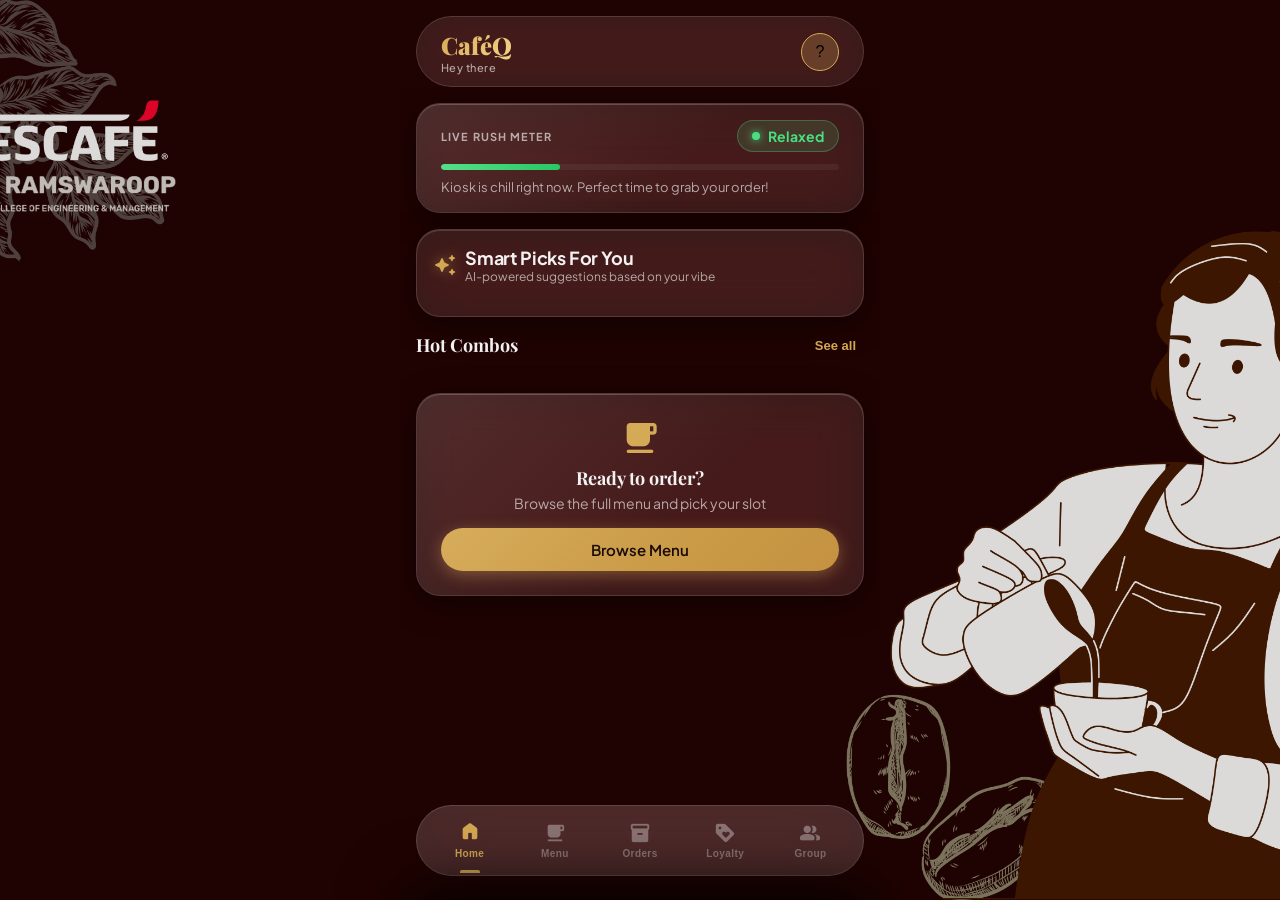
==== home.html @ 5b002200 "Initial commit of CafeQ" ====
<!DOCTYPE html>
<html lang="en">
<head>
  <meta charset="UTF-8" />
  <meta name="viewport" content="width=device-width, initial-scale=1.0, viewport-fit=cover" />
  <title>CaféQ — Order Coffee · SRM</title>
  <meta name="description" content="Order your coffee from SRM Nescafé kiosk, track in real-time, and pick up on your schedule." />
  <meta name="theme-color" content="#1A0A06" />
  <link rel="preconnect" href="https://fonts.googleapis.com" />
  <link rel="preconnect" href="https://fonts.gstatic.com" crossorigin />
  <link href="https://fonts.googleapis.com/css2?family=Material+Symbols+Rounded:opsz,wght,FILL,GRAD@20..48,100..700,0..1,-50..200&display=block" rel="stylesheet" />
  <link rel="stylesheet" href="css/base.css" />
  <link rel="stylesheet" href="css/home.css?v=2" />
</head>
<body>
  <div class="bg-layer" aria-hidden="true"></div>
  <div id="toast-container"></div>

  <!-- App Shell -->
  <div class="app-shell">

    <!-- Top Bar -->
    <header class="top-bar">
      <div>
        <div class="top-bar-brand">CaféQ</div>
        <div id="user-greeting" class="top-bar-greeting">Hey there</div>
      </div>
      <div class="top-bar-right">
        <button class="avatar-btn" id="avatar-btn" aria-label="Profile">
          <img id="avatar-img" src="" alt="Profile" style="display:none; width:100%; height:100%; object-fit:cover; border-radius:50%;">
          <span id="avatar-initials">?</span>
          <input type="file" id="profile-photo-input" accept="image/*" style="display:none;">
        </button>
      </div>
    </header>

    <!-- Main Scrollable Content -->
    <main class="main-content">

      <!-- ═══ HOME TAB ═══ -->
      <section id="tab-home" class="tab-panel active">

        <!-- Rush Meter -->
        <div class="glass rush-card animate-fade-up">
          <div class="rush-header">
            <span class="rush-label">Live Rush Meter</span>
            <div id="rush-level-badge" class="rush-level-badge relaxed">
              <span class="rush-dot"></span>Relaxed
            </div>
          </div>
          <div class="rush-bar">
            <div id="rush-fill" class="rush-fill relaxed" style="width:30%"></div>
          </div>
          <p id="rush-tip" class="rush-tip">Kiosk is chill right now. Perfect time to grab your order!</p>
        </div>

        <!-- AI Suggestions -->
        <div class="glass-card ai-card animate-fade-up stagger-1">
          <div class="ai-header">
            <span class="material-symbols-rounded ai-gem-icon" style="font-size:1.5rem;color:var(--gold)">auto_awesome</span>
            <div>
              <div class="heading-md">Smart Picks For You</div>
              <div style="font-size:0.75rem;color:var(--text-secondary)">AI-powered suggestions based on your vibe</div>
            </div>
          </div>
          <div id="ai-suggestions" class="ai-suggestion-list">
            <!-- Loaded by JS -->
          </div>
        </div>

        <!-- Featured Combos -->
        <div class="animate-fade-up stagger-2">
          <div class="section-header">
            <span class="section-title">Hot Combos</span>
            <button class="section-see-all" onclick="document.querySelector('[data-tab=menu]').click()">See all</button>
          </div>
          <div id="featured-combos" style="display:flex;gap:var(--space-md);overflow-x:auto;scrollbar-width:none;padding-bottom:4px;-webkit-overflow-scrolling:touch">
            <!-- Loaded by JS -->
          </div>
        </div>

        <!-- Quick CTA -->
        <div class="glass animate-fade-up stagger-3" style="padding:var(--space-lg);text-align:center">
          <span class="material-symbols-rounded" style="font-size:2.5rem;color:var(--gold);display:block;margin-bottom:8px">local_cafe</span>
          <div style="font-family:'Playfair Display',serif;font-size:1.125rem;font-weight:700;margin-bottom:4px">Ready to order?</div>
          <div style="font-size:0.875rem;color:var(--text-secondary);margin-bottom:var(--space-md)">Browse the full menu and pick your slot</div>
          <button class="btn btn-primary w-full" onclick="document.querySelector('[data-tab=menu]').click()">
            Browse Menu
          </button>
        </div>

      </section>

      <!-- ═══ MENU TAB ═══ -->
      <section id="tab-menu" class="tab-panel">
        <!-- Category Pills -->
        <div id="cat-pills" class="category-scroll"></div>

        <!-- Menu Grid -->
        <div id="menu-grid" class="menu-grid"></div>
      </section>

      <!-- ═══ ORDERS TAB ═══ -->
      <section id="tab-orders" class="tab-panel">
        <div class="section-header">
          <span class="section-title">My Orders</span>
        </div>
        <div id="orders-list">
          <div class="empty-state">
            <span class="material-symbols-rounded empty-state-emoji" style="font-size:3.5rem;color:var(--text-muted)">inventory_2</span>
            <div class="empty-state-title">No orders yet</div>
            <div class="empty-state-sub">Head to the menu and place your first order!</div>
          </div>
        </div>
      </section>

      <!-- ═══ LOYALTY TAB ═══ -->
      <section id="tab-loyalty" class="tab-panel">

        <!-- Punch Card -->
        <div class="glass-card punch-card animate-fade-up">
          <div style="font-size:0.6875rem;font-weight:700;letter-spacing:0.1em;text-transform:uppercase;color:var(--text-muted);margin-bottom:4px">Loyalty Rewards</div>
          <div style="font-family:'Playfair Display',serif;font-size:1.25rem;font-weight:700;margin-bottom:4px">Buy 5 Coffees</div>
          <div style="font-size:0.875rem;color:var(--text-secondary)">Get 1 Maggi absolutely free</div>

          <div id="punch-grid" class="punch-grid">
            <!-- Loaded by JS -->
          </div>

          <p id="punch-progress-text" class="punch-progress-text">
            <span class="punch-progress-highlight">0/5 coffees</span> — 5 more for a free Maggi!
          </p>
        </div>

        <!-- Coffee Pass -->
        <div class="glass-card coffee-pass-card animate-fade-up stagger-1">
          <div class="pass-header">
            <span class="material-symbols-rounded pass-emoji" style="font-size:2rem;color:var(--gold)">confirmation_number</span>
            <div>
              <div class="pass-title">Monthly Coffee Pass</div>
              <div class="pass-sub">30 coffees · Valid for 30 days</div>
            </div>
          </div>
          <div class="divider"></div>
          <div style="display:flex;justify-content:space-between;align-items:center;margin-bottom:var(--space-sm)">
            <span style="font-size:0.875rem;color:var(--text-secondary)">Coffees used this month</span>
            <span style="font-family:'Playfair Display',serif;font-weight:700;color:var(--gold)">0 / 30</span>
          </div>
          <div class="pass-progress">
            <div id="pass-fill" class="pass-fill" style="width:0%"></div>
          </div>
          <div style="margin-top:var(--space-md)">
            <button class="btn btn-glass w-full" style="font-size:0.875rem">
              Contact Owner to Subscribe
            </button>
          </div>
        </div>

        <!-- Digital Khata -->
        <div class="glass-card animate-fade-up stagger-2" style="padding:var(--space-lg)">
          <div class="pass-header" style="margin-bottom:0">
            <span class="material-symbols-rounded pass-emoji" style="font-size:2rem;color:var(--gold)">menu_book</span>
            <div>
              <div class="pass-title">Digital Khata</div>
              <div class="pass-sub">Your credit balance with the kiosk</div>
            </div>
            <div style="margin-left:auto;text-align:right">
              <div style="font-family:'Playfair Display',serif;font-size:1.5rem;font-weight:700;color:var(--gold)" id="khata-balance">₹0</div>
              <div style="font-size:0.6875rem;color:var(--text-muted)">Available</div>
            </div>
          </div>
        </div>

      </section>

      <!-- ═══ GROUP TAB ═══ -->
      <section id="tab-group" class="tab-panel">

        <div class="glass-card group-order-card animate-fade-up">
          <div style="text-align:center;margin-bottom:var(--space-lg)">
            <span class="material-symbols-rounded" style="font-size:3rem;color:var(--gold);display:block;margin-bottom:8px">group</span>
            <div class="heading-md" style="margin-bottom:4px">Group Order</div>
            <div style="font-size:0.875rem;color:var(--text-secondary)">Create a shared cart with your squad & pay individually</div>
          </div>

          <div class="group-invite-area">
            <span class="material-symbols-rounded" style="font-size:1.75rem;display:block;text-align:center;margin-bottom:8px;color:var(--gold)">link</span>
            <div style="font-weight:700;margin-bottom:4px;text-align:center">Share the link with friends</div>
            <div style="font-size:0.8125rem;color:var(--text-muted);margin-bottom:var(--space-md);text-align:center">Each friend adds their own items. Order confirms once everyone's added their items.</div>
            <button class="btn btn-primary w-full" id="create-group-btn">
              <span class="material-symbols-rounded" style="font-size:1.125rem">add_circle</span>
              Create Group Cart
            </button>
          </div>

          <div id="group-share-section" class="hidden">
            <div style="margin-bottom:var(--space-md)">
              <div style="font-size:0.75rem;font-weight:700;letter-spacing:0.05em;color:var(--text-muted);margin-bottom:8px">SHARE LINK</div>
              <div style="display:flex;gap:8px">
                <div class="input-field" id="group-link-display" style="font-size:0.8125rem;color:var(--text-secondary);cursor:text"></div>
                <button class="btn btn-glass btn-icon" id="share-wa-btn" aria-label="Share on WhatsApp" style="flex-shrink:0;padding:10px 14px;border-radius:12px">
                  <span class="material-symbols-rounded">share</span>
                </button>
              </div>
            </div>

            <div id="group-participants" class="participant-list"></div>

            <div class="divider"></div>

            <div style="display:flex;justify-content:space-between;font-size:0.875rem;margin-bottom:var(--space-md)">
              <span style="color:var(--text-secondary)">Group Total</span>
              <span id="group-total" style="font-family:'Playfair Display',serif;font-weight:700;color:var(--gold)">₹0</span>
            </div>

            <button class="btn btn-primary w-full" id="confirm-group-btn" disabled>
              <span class="material-symbols-rounded" style="font-size:1.125rem">check_circle</span>
              Confirm Group Order
            </button>
          </div>
        </div>

        <!-- How it works -->
        <div class="glass animate-fade-up stagger-1" style="padding:var(--space-lg)">
          <div style="font-weight:700;margin-bottom:var(--space-md)">How Group Orders Work</div>
          <div style="display:flex;flex-direction:column;gap:12px">
            <div style="display:flex;gap:12px;align-items:flex-start">
              <span class="material-symbols-rounded" style="font-size:1.25rem;color:var(--gold);flex-shrink:0">add_link</span>
              <div style="font-size:0.875rem;color:var(--text-secondary)">You create a group cart and share the link via WhatsApp</div>
            </div>
            <div style="display:flex;gap:12px;align-items:flex-start">
              <span class="material-symbols-rounded" style="font-size:1.25rem;color:var(--gold);flex-shrink:0">shopping_cart_checkout</span>
              <div style="font-size:0.875rem;color:var(--text-secondary)">Friends join the link and add their items</div>
            </div>
            <div style="display:flex;gap:12px;align-items:flex-start">
              <span class="material-symbols-rounded" style="font-size:1.25rem;color:var(--gold);flex-shrink:0">done_all</span>
              <div style="font-size:0.875rem;color:var(--text-secondary)">Everyone marks themselves "Ready" and the group order is confirmed</div>
            </div>
            <div style="display:flex;gap:12px;align-items:flex-start">
              <span class="material-symbols-rounded" style="font-size:1.25rem;color:var(--gold);flex-shrink:0">store</span>
              <div style="font-size:0.875rem;color:var(--text-secondary)">Pick up together at the kiosk & pay individually at counter</div>
            </div>
          </div>
        </div>

      </section>

    </main>

    <!-- ── Cart FAB ── -->
    <button id="cart-fab" class="cart-fab hidden" aria-label="Open cart">
      <span class="material-symbols-rounded" style="font-size:1.25rem">shopping_cart</span>
      <span id="cart-fab-count">0 items</span>
      <span style="opacity:0.5">·</span>
      <span id="cart-fab-total">₹0</span>
    </button>

    <!-- ── Bottom Nav ── -->
    <nav class="bottom-nav" aria-label="Main navigation">
      <div class="bottom-nav-inner">
        <button class="nav-tab active" data-tab="home" aria-label="Home">
          <span class="material-symbols-rounded nav-tab-icon">home</span>
          <span class="nav-tab-label">Home</span>
        </button>
        <button class="nav-tab" data-tab="menu" aria-label="Menu">
          <span class="material-symbols-rounded nav-tab-icon">local_cafe</span>
          <span class="nav-tab-label">Menu</span>
          <span id="cart-nav-badge" class="nav-badge hidden">0</span>
        </button>
        <button class="nav-tab" data-tab="orders" aria-label="My Orders">
          <span class="material-symbols-rounded nav-tab-icon">inventory_2</span>
          <span class="nav-tab-label">Orders</span>
          <span id="orders-nav-badge" class="nav-badge hidden">0</span>
        </button>
        <button class="nav-tab" data-tab="loyalty" aria-label="Loyalty">
          <span class="material-symbols-rounded nav-tab-icon">loyalty</span>
          <span class="nav-tab-label">Loyalty</span>
        </button>
        <button class="nav-tab" data-tab="group" aria-label="Group Order">
          <span class="material-symbols-rounded nav-tab-icon">group</span>
          <span class="nav-tab-label">Group</span>
        </button>
      </div>
    </nav>

  </div><!-- /app-shell -->

  <!-- ── Cart Overlay ── -->
  <div id="cart-overlay" class="cart-overlay" role="dialog" aria-modal="true" aria-label="Your cart"></div>

  <!-- ── Cart Drawer ── -->
  <div id="cart-drawer" class="cart-drawer">
    <div class="cart-handle"></div>

    <div class="cart-header">
      <div class="cart-title">Your Order</div>
      <button id="cart-close" class="cart-close" aria-label="Close cart">
        <span class="material-symbols-rounded">close</span>
      </button>
    </div>

    <div id="cart-body" class="cart-body">
      <!-- Populated by JS -->
    </div>

    <div class="cart-footer">
      <!-- Slot Picker -->
      <div class="slot-picker-section">
        <div style="font-size:0.75rem;font-weight:700;letter-spacing:0.06em;text-transform:uppercase;color:var(--text-muted);margin-bottom:10px;display:flex;align-items:center;gap:6px">
          <span class="material-symbols-rounded" style="font-size:1rem">schedule</span>
          Pick your Slot
        </div>
        <div id="slot-grid" class="slot-grid"></div>
      </div>

      <div class="divider"></div>

      <!-- Total -->
      <div class="cart-total-row">
        <span class="cart-total-label">Total Amount</span>
        <span id="cart-total-amount" class="cart-total-amount">₹0</span>
      </div>

      <div style="font-size:0.75rem;color:var(--text-muted);margin-bottom:12px;text-align:center;display:flex;align-items:center;justify-content:center;gap:6px">
        <span class="material-symbols-rounded" style="font-size:1rem">store</span>
        Pay at kiosk when you collect your order
      </div>

      <button id="place-order-btn" class="btn btn-primary w-full" style="font-size:1rem;padding:16px">
        Place Order · Pay at Kiosk
      </button>
    </div>
  </div>

  <!-- ── Profile Sheet ── -->
  <div id="profile-sheet" class="profile-sheet" role="dialog" aria-modal="true" aria-label="Profile">
    <div id="profile-overlay" class="profile-overlay"></div>
    <div class="profile-content">
      <div class="profile-handle"></div>

      <span class="material-symbols-rounded" style="font-size:4rem;color:var(--gold);display:block;text-align:center;margin-bottom:8px">account_circle</span>
      <div class="profile-name" id="profile-name-text">Loading...</div>
      <div class="profile-email" id="profile-email-text"></div>

      <div class="profile-stats">
        <div class="profile-stat">
          <span id="profile-orders-count" class="profile-stat-value">0</span>
          <span class="profile-stat-label">Orders</span>
        </div>
        <div class="profile-stat">
          <span id="profile-punches" class="profile-stat-value">0</span>
          <span class="profile-stat-label">Punches</span>
          <div style="font-size:0.65rem; color:var(--text-muted); margin-top:4px; text-transform:none;">(Buy 5, get 1 free Maggi)</div>
        </div>
        <div class="profile-stat">
          <span class="profile-stat-value">SRM</span>
          <span class="profile-stat-label">Campus</span>
        </div>
      </div>

      <button id="logout-btn" class="btn btn-danger w-full">
        <span class="material-symbols-rounded" style="font-size:1.125rem">logout</span>
        Sign Out
      </button>
      <button id="close-profile" class="btn btn-glass w-full mt-sm">
        Close
      </button>
    </div>
  </div>

  <script type="module" src="js/home.js"></script>
</body>
</html>
---- css/base.css ----
/* ============================================================
   CaféQ — Base Design System
   Liquid Glass · iOS 26-style · Premium Coffee Aesthetic
   ============================================================ */

@import url('https://fonts.googleapis.com/css2?family=Playfair+Display:ital,wght@0,400;0,600;0,700;0,900;1,400;1,600&family=Plus+Jakarta+Sans:wght@300;400;500;600;700;800&display=swap');

/* ── Material Symbols Rounded base ── */
.material-symbols-rounded {
  font-family: 'Material Symbols Rounded', sans-serif;
  font-weight: normal;
  font-style: normal;
  line-height: 1;
  display: inline-flex;
  align-items: center;
  justify-content: center;
  letter-spacing: normal;
  text-transform: none;
  vertical-align: middle;
  white-space: nowrap;
  word-wrap: normal;
  direction: ltr;
  font-feature-settings: 'liga';
  -webkit-font-smoothing: antialiased;
  font-variation-settings: 'FILL' 1, 'wght' 400, 'GRAD' 0, 'opsz' 24;
  user-select: none;
  pointer-events: none;
}


/* ── CSS Custom Properties ── */
:root {
  /* Colors */
  --gold:          #D4A853;
  --gold-light:    #E8C070;
  --gold-dim:      rgba(212, 168, 83, 0.25);
  --brown:         #5C2E0A;
  --brown-rich:    #3D1A06;

  /* Glass layers */
  --glass-1:       rgba(255, 255, 255, 0.06);
  --glass-2:       rgba(255, 255, 255, 0.10);
  --glass-3:       rgba(255, 255, 255, 0.16);
  --glass-border:  rgba(255, 255, 255, 0.13);
  --glass-border-strong: rgba(255, 255, 255, 0.22);
  --glass-shine:   rgba(255, 255, 255, 0.20);

  /* Text */
  --text-primary:  rgba(255, 255, 255, 0.94);
  --text-secondary:rgba(255, 255, 255, 0.62);
  --text-muted:    rgba(255, 255, 255, 0.35);
  --text-gold:     #D4A853;

  /* Status */
  --status-green:  #4ADE80;
  --status-yellow: #FACC15;
  --status-red:    #F87171;
  --status-blue:   #60A5FA;

  /* Spacing */
  --space-xs:  4px;
  --space-sm:  8px;
  --space-md:  16px;
  --space-lg:  24px;
  --space-xl:  32px;
  --space-2xl: 48px;

  /* Radius */
  --radius-sm:  10px;
  --radius-md:  16px;
  --radius-lg:  24px;
  --radius-xl:  32px;
  --radius-full: 9999px;

  /* Blur levels */
  --blur-sm:  blur(12px) saturate(160%);
  --blur-md:  blur(24px) saturate(180%);
  --blur-lg:  blur(40px) saturate(200%);

  /* Shadows */
  --shadow-sm: 0 4px 16px rgba(0, 0, 0, 0.35);
  --shadow-md: 0 8px 32px rgba(0, 0, 0, 0.45);
  --shadow-lg: 0 16px 48px rgba(0, 0, 0, 0.55);
  --shadow-gold: 0 0 24px rgba(212, 168, 83, 0.30);

  /* Transitions */
  --ease-spring: cubic-bezier(0.34, 1.56, 0.64, 1);
  --ease-smooth: cubic-bezier(0.25, 0.1, 0.25, 1);
  --ease-out:    cubic-bezier(0.0, 0.0, 0.2, 1);
  --duration-fast: 180ms;
  --duration-mid:  320ms;
  --duration-slow: 480ms;

  /* Z-index stack */
  --z-base:    1;
  --z-card:    10;
  --z-nav:     100;
  --z-modal:   200;
  --z-toast:   300;
}

/* ── Reset & Base ── */
*, *::before, *::after {
  box-sizing: border-box;
  margin: 0;
  padding: 0;
}

html {
  font-size: 16px;
  -webkit-text-size-adjust: 100%;
  scroll-behavior: smooth;
}

body {
  font-family: 'Plus Jakarta Sans', system-ui, sans-serif;
  font-weight: 400;
  color: var(--text-primary);
  min-height: 100dvh;
  overflow-x: hidden;
  -webkit-font-smoothing: antialiased;
  -moz-osx-font-smoothing: grayscale;
}

/* ── Background System ── */
.bg-layer {
  position: fixed;
  inset: 0;
  z-index: -1;
  background-color: #1A0A06;
}

.bg-layer::before {
  content: '';
  position: absolute;
  inset: 0;
  background-image: url('../bgm.png');
  background-size: cover;
  background-position: center top;
  background-repeat: no-repeat;
  opacity: 0.85;
}

@media (min-width: 768px) {
  .bg-layer::before {
    background-image: url('../bgl.png');
    background-position: center center;
  }
}

/* ── Liquid Glass Components ── */
.glass {
  background: var(--glass-2);
  backdrop-filter: var(--blur-md);
  -webkit-backdrop-filter: var(--blur-md);
  border: 1px solid var(--glass-border);
  border-radius: var(--radius-lg);
  box-shadow: var(--shadow-md), inset 0 1px 0 var(--glass-shine);
  position: relative;
  overflow: hidden;
}

.glass::before {
  content: '';
  position: absolute;
  inset: 0;
  background: linear-gradient(135deg, rgba(255,255,255,0.08) 0%, transparent 60%);
  border-radius: inherit;
  pointer-events: none;
}

.glass-sm {
  background: var(--glass-1);
  backdrop-filter: var(--blur-sm);
  -webkit-backdrop-filter: var(--blur-sm);
  border: 1px solid var(--glass-border);
  border-radius: var(--radius-md);
  box-shadow: var(--shadow-sm);
}

.glass-heavy {
  background: var(--glass-3);
  backdrop-filter: var(--blur-lg);
  -webkit-backdrop-filter: var(--blur-lg);
  border: 1px solid var(--glass-border-strong);
  border-radius: var(--radius-xl);
  box-shadow: var(--shadow-lg), inset 0 1px 0 var(--glass-shine);
}

.glass-card {
  background: var(--glass-2);
  backdrop-filter: var(--blur-md);
  -webkit-backdrop-filter: var(--blur-md);
  border: 1px solid var(--glass-border);
  border-radius: var(--radius-lg);
  box-shadow: var(--shadow-md), inset 0 1px 0 rgba(255,255,255,0.15);
  transition: transform var(--duration-mid) var(--ease-spring),
              box-shadow var(--duration-mid) var(--ease-smooth),
              border-color var(--duration-fast) var(--ease-smooth);
}

.glass-card:hover {
  transform: translateY(-2px);
  box-shadow: var(--shadow-lg), inset 0 1px 0 rgba(255,255,255,0.2), var(--shadow-gold);
  border-color: rgba(212, 168, 83, 0.25);
}

/* ── Typography ── */
.heading-display {
  font-family: 'Playfair Display', Georgia, serif;
  font-weight: 700;
  line-height: 1.15;
  letter-spacing: -0.02em;
}

.heading-lg {
  font-family: 'Playfair Display', Georgia, serif;
  font-size: clamp(1.5rem, 4vw, 2.25rem);
  font-weight: 700;
  line-height: 1.2;
}

.heading-md {
  font-family: 'Plus Jakarta Sans', sans-serif;
  font-size: 1.125rem;
  font-weight: 700;
  letter-spacing: -0.01em;
}

.label-sm {
  font-size: 0.6875rem;
  font-weight: 600;
  letter-spacing: 0.08em;
  text-transform: uppercase;
  color: var(--text-secondary);
}

/* ── Buttons ── */
.btn {
  display: inline-flex;
  align-items: center;
  justify-content: center;
  gap: var(--space-sm);
  padding: 12px 24px;
  border-radius: var(--radius-full);
  border: none;
  font-family: 'Plus Jakarta Sans', sans-serif;
  font-size: 0.9375rem;
  font-weight: 600;
  cursor: pointer;
  transition: transform var(--duration-fast) var(--ease-spring),
              box-shadow var(--duration-fast) var(--ease-smooth),
              opacity var(--duration-fast);
  -webkit-tap-highlight-color: transparent;
  user-select: none;
}

.btn:active { transform: scale(0.96); }
.btn:disabled { opacity: 0.45; cursor: not-allowed; transform: none; }

.btn-primary {
  background: linear-gradient(135deg, var(--gold) 0%, #C49240 100%);
  color: #1A0A06;
  box-shadow: 0 4px 16px rgba(212, 168, 83, 0.40);
}
.btn-primary:hover:not(:disabled) {
  box-shadow: 0 6px 24px rgba(212, 168, 83, 0.55);
  transform: translateY(-1px);
}

.btn-glass {
  background: var(--glass-2);
  backdrop-filter: var(--blur-sm);
  -webkit-backdrop-filter: var(--blur-sm);
  border: 1px solid var(--glass-border);
  color: var(--text-primary);
  box-shadow: var(--shadow-sm);
}
.btn-glass:hover:not(:disabled) {
  background: var(--glass-3);
  border-color: var(--glass-border-strong);
}

.btn-danger {
  background: rgba(248, 113, 113, 0.18);
  border: 1px solid rgba(248, 113, 113, 0.35);
  color: var(--status-red);
}

.btn-success {
  background: rgba(74, 222, 128, 0.18);
  border: 1px solid rgba(74, 222, 128, 0.35);
  color: var(--status-green);
}

.btn-icon {
  width: 40px;
  height: 40px;
  padding: 0;
  border-radius: var(--radius-md);
}

/* ── Inputs ── */
.input-field {
  width: 100%;
  background: rgba(255,255,255,0.06);
  border: 1px solid var(--glass-border);
  border-radius: var(--radius-md);
  padding: 14px 16px;
  font-family: 'Plus Jakarta Sans', sans-serif;
  font-size: 0.9375rem;
  color: var(--text-primary);
  outline: none;
  transition: border-color var(--duration-fast), box-shadow var(--duration-fast), background var(--duration-fast);
}

.input-field::placeholder { color: var(--text-muted); }

.input-field:focus {
  border-color: var(--gold);
  background: rgba(255,255,255,0.09);
  box-shadow: 0 0 0 3px rgba(212, 168, 83, 0.18);
}

/* ── Badge ── */
.badge {
  display: inline-flex;
  align-items: center;
  padding: 3px 10px;
  border-radius: var(--radius-full);
  font-size: 0.6875rem;
  font-weight: 700;
  letter-spacing: 0.04em;
  text-transform: uppercase;
}
.badge-gold    { background: var(--gold-dim); color: var(--gold-light); border: 1px solid rgba(212,168,83,0.3); }
.badge-green   { background: rgba(74,222,128,0.12); color: var(--status-green); border: 1px solid rgba(74,222,128,0.25); }
.badge-yellow  { background: rgba(250,204,21,0.12); color: var(--status-yellow); border: 1px solid rgba(250,204,21,0.25); }
.badge-red     { background: rgba(248,113,113,0.12); color: var(--status-red); border: 1px solid rgba(248,113,113,0.25); }
.badge-blue    { background: rgba(96,165,250,0.12); color: var(--status-blue); border: 1px solid rgba(96,165,250,0.25); }

/* ── Divider ── */
.divider {
  height: 1px;
  background: var(--glass-border);
  margin: var(--space-md) 0;
}

/* ── Scrollbar ── */
::-webkit-scrollbar { width: 4px; height: 4px; }
::-webkit-scrollbar-track { background: transparent; }
::-webkit-scrollbar-thumb { background: var(--glass-border-strong); border-radius: 2px; }
::-webkit-scrollbar-thumb:hover { background: rgba(212,168,83,0.4); }

/* ── Animations ── */
@keyframes fadeSlideUp {
  from { opacity: 0; transform: translateY(20px) scale(0.98); }
  to   { opacity: 1; transform: translateY(0)   scale(1); }
}
@keyframes fadeIn {
  from { opacity: 0; }
  to   { opacity: 1; }
}
@keyframes pulse-glow {
  0%, 100% { box-shadow: 0 0 8px rgba(212,168,83,0.3); }
  50%       { box-shadow: 0 0 20px rgba(212,168,83,0.6); }
}
@keyframes shimmer {
  0%   { background-position: -200% center; }
  100% { background-position:  200% center; }
}
@keyframes spin {
  to { transform: rotate(360deg); }
}
@keyframes bounce-in {
  0%   { transform: scale(0.8); opacity: 0; }
  60%  { transform: scale(1.05); opacity: 1; }
  100% { transform: scale(1); }
}
@keyframes ripple {
  to { transform: scale(2.5); opacity: 0; }
}

.animate-fade-up    { animation: fadeSlideUp var(--duration-slow) var(--ease-out) both; }
.animate-fade-in    { animation: fadeIn var(--duration-mid) var(--ease-smooth) both; }
.animate-bounce-in  { animation: bounce-in var(--duration-mid) var(--ease-spring) both; }

.stagger-1 { animation-delay: 60ms; }
.stagger-2 { animation-delay: 120ms; }
.stagger-3 { animation-delay: 180ms; }
.stagger-4 { animation-delay: 240ms; }
.stagger-5 { animation-delay: 300ms; }

/* ── Skeleton Loading ── */
.skeleton {
  background: linear-gradient(90deg,
    rgba(255,255,255,0.05) 25%,
    rgba(255,255,255,0.12) 50%,
    rgba(255,255,255,0.05) 75%);
  background-size: 200% 100%;
  animation: shimmer 1.4s infinite;
  border-radius: var(--radius-sm);
}

/* ── Toast Notifications ── */
#toast-container {
  position: fixed;
  top: var(--space-lg);
  left: 50%;
  transform: translateX(-50%);
  z-index: var(--z-toast);
  display: flex;
  flex-direction: column;
  gap: var(--space-sm);
  width: min(90vw, 360px);
  pointer-events: none;
}

.toast {
  background: var(--glass-3);
  backdrop-filter: var(--blur-lg);
  -webkit-backdrop-filter: var(--blur-lg);
  border: 1px solid var(--glass-border-strong);
  border-radius: var(--radius-md);
  padding: 14px 18px;
  display: flex;
  align-items: center;
  gap: 10px;
  font-size: 0.875rem;
  font-weight: 500;
  color: var(--text-primary);
  box-shadow: var(--shadow-lg);
  animation: fadeSlideUp var(--duration-mid) var(--ease-spring);
  pointer-events: auto;
}
.toast-icon { font-size: 1.125rem; flex-shrink: 0; }
.toast-exit {
  animation: fadeIn var(--duration-fast) reverse forwards;
}

/* ── Spinner ── */
.spinner {
  width: 20px;
  height: 20px;
  border: 2px solid rgba(255,255,255,0.2);
  border-top-color: var(--gold);
  border-radius: 50%;
  animation: spin 0.7s linear infinite;
}

/* ── Utility ── */
.flex        { display: flex; }
.flex-col    { flex-direction: column; }
.items-center{ align-items: center; }
.justify-between { justify-content: space-between; }
.justify-center  { justify-content: center; }
.gap-sm      { gap: var(--space-sm); }
.gap-md      { gap: var(--space-md); }
.gap-lg      { gap: var(--space-lg); }
.w-full      { width: 100%; }
.text-center { text-align: center; }
.mt-sm       { margin-top: var(--space-sm); }
.mt-md       { margin-top: var(--space-md); }
.mt-lg       { margin-top: var(--space-lg); }
.hidden      { display: none !important; }
.sr-only     { position: absolute; width: 1px; height: 1px; overflow: hidden; clip: rect(0,0,0,0); }
---- css/home.css ----
/* ============================================================
   CaféQ — Home Page Styles (Customer App)
   ============================================================ */

/* ── Layout ── */
.app-shell {
  min-height: 100dvh;
  display: flex;
  flex-direction: column;
  max-width: 480px;
  margin: 0 auto;
  position: relative;
}

/* ── Top Bar ── */
.top-bar {
  margin: 16px 16px 0;
  padding: 12px var(--space-lg);
  display: flex;
  align-items: center;
  justify-content: space-between;
  position: sticky;
  top: 16px;
  z-index: var(--z-nav);
  background: var(--glass-2);
  backdrop-filter: var(--blur-md);
  -webkit-backdrop-filter: var(--blur-md);
  border: 1px solid var(--glass-border);
  border-radius: var(--radius-full);
}

.top-bar-brand {
  font-family: 'Playfair Display', serif;
  font-size: 1.5rem;
  font-weight: 900;
  background: linear-gradient(135deg, var(--gold) 0%, #F5D58A 100%);
  -webkit-background-clip: text;
  -webkit-text-fill-color: transparent;
  background-clip: text;
}

.top-bar-greeting {
  font-size: 0.6875rem;
  color: var(--text-secondary);
  font-weight: 500;
  letter-spacing: 0.04em;
}

.top-bar-right {
  display: flex;
  align-items: center;
  gap: var(--space-sm);
}

.avatar-btn {
  width: 38px;
  height: 38px;
  border-radius: var(--radius-full);
  background: var(--gold-dim);
  border: 1.5px solid var(--gold);
  display: flex;
  align-items: center;
  justify-content: center;
  font-size: 1rem;
  cursor: pointer;
  transition: transform var(--duration-fast) var(--ease-spring);
}
.avatar-btn:hover { transform: scale(1.08); }

/* ── Main Content ── */
.main-content {
  flex: 1;
  overflow-y: auto;
  overflow-x: hidden;
  padding: var(--space-md) var(--space-md) 100px;
  display: flex;
  flex-direction: column;
  gap: var(--space-md);
}

/* ── Rush Meter Card ── */
.rush-card {
  padding: var(--space-md) var(--space-lg);
  position: relative;
  overflow: hidden;
}

.rush-header {
  display: flex;
  align-items: center;
  justify-content: space-between;
  margin-bottom: 12px;
}

.rush-label {
  font-size: 0.6875rem;
  font-weight: 700;
  letter-spacing: 0.1em;
  text-transform: uppercase;
  color: var(--text-secondary);
}

.rush-level-badge {
  display: flex;
  align-items: center;
  gap: 8px;
  padding: 6px 14px;
  border-radius: var(--radius-full);
  font-size: 0.875rem;
  font-weight: 700;
  transition: all var(--duration-mid) var(--ease-smooth);
}

.rush-level-badge.relaxed  { background: rgba(74,222,128,0.15); border: 1px solid rgba(74,222,128,0.3); color: var(--status-green); }
.rush-level-badge.busy     { background: rgba(250,204,21,0.15); border: 1px solid rgba(250,204,21,0.3); color: var(--status-yellow); }
.rush-level-badge.super_jammed { background: rgba(248,113,113,0.15); border: 1px solid rgba(248,113,113,0.3); color: var(--status-red); }

.rush-dot {
  width: 8px;
  height: 8px;
  border-radius: 50%;
  animation: pulse-glow 2s infinite;
}
.relaxed  .rush-dot { background: var(--status-green); box-shadow: 0 0 8px var(--status-green); }
.busy     .rush-dot { background: var(--status-yellow); box-shadow: 0 0 8px var(--status-yellow); }
.super_jammed .rush-dot { background: var(--status-red); box-shadow: 0 0 8px var(--status-red); }

.rush-bar {
  height: 6px;
  background: var(--glass-1);
  border-radius: 3px;
  overflow: hidden;
}
.rush-fill {
  height: 100%;
  border-radius: 3px;
  transition: width 0.8s var(--ease-smooth), background 0.5s;
}
.rush-fill.relaxed  { background: linear-gradient(90deg, var(--status-green), #22C55E); }
.rush-fill.busy     { background: linear-gradient(90deg, var(--status-yellow), #F59E0B); }
.rush-fill.super_jammed { background: linear-gradient(90deg, var(--status-red), #EF4444); }

.rush-tip {
  margin-top: 8px;
  font-size: 0.8125rem;
  color: var(--text-secondary);
  line-height: 1.4;
}

/* ── Section Headers ── */
.section-header {
  display: flex;
  align-items: center;
  justify-content: space-between;
  margin-bottom: var(--space-md);
}

.section-title {
  font-family: 'Playfair Display', serif;
  font-size: 1.125rem;
  font-weight: 700;
  color: var(--text-primary);
}

.section-see-all {
  font-size: 0.8125rem;
  font-weight: 600;
  color: var(--gold);
  background: none;
  border: none;
  cursor: pointer;
  padding: 4px 8px;
  border-radius: var(--radius-sm);
  transition: opacity var(--duration-fast);
}
.section-see-all:hover { opacity: 0.75; }

/* ── AI Suggestions ── */
.ai-card {
  background: var(--glass-2);
  backdrop-filter: var(--blur-md);
  -webkit-backdrop-filter: var(--blur-md);
  padding: var(--space-md);
  position: relative;
}

.ai-header {
  display: flex;
  align-items: center;
  gap: 8px;
  margin-bottom: var(--space-md);
}

.ai-gem-icon {
  font-size: 1.25rem;
  filter: drop-shadow(0 0 6px rgba(212,168,83,0.5));
}

.ai-suggestion-list {
  display: flex;
  flex-direction: column;
  gap: var(--space-sm);
}

.ai-suggestion-item {
  display: flex;
  align-items: flex-start;
  gap: var(--space-sm);
  padding: var(--space-sm) var(--space-md);
  background: var(--glass-2);
  backdrop-filter: var(--blur-md);
  -webkit-backdrop-filter: var(--blur-md);
  border: 1px solid var(--glass-border);
  border-radius: var(--radius-md);
  cursor: pointer;
  transition: all var(--duration-mid) var(--ease-spring);
}

.ai-suggestion-item:hover {
  background: rgba(212,168,83,0.08);
  border-color: rgba(212,168,83,0.25);
  transform: translateX(4px);
}

.ai-sugg-emoji { font-size: 1.5rem; flex-shrink: 0; line-height: 1; }

.ai-sugg-body { flex: 1; min-width: 0; }
.ai-sugg-combo {
  font-size: 0.875rem;
  font-weight: 700;
  color: var(--text-primary);
  margin-bottom: 2px;
}
.ai-sugg-reason {
  font-size: 0.75rem;
  color: var(--text-secondary);
  line-height: 1.4;
}

.ai-sugg-right {
  display: flex;
  flex-direction: column;
  align-items: flex-end;
  gap: 4px;
  flex-shrink: 0;
}

/* ── Bottom Tab Nav ── */
.bottom-nav {
  position: fixed;
  bottom: 24px;
  left: 50%;
  transform: translateX(-50%);
  width: calc(min(480px, 100vw) - 32px);
  z-index: var(--z-nav);
  padding: 0 var(--space-sm);
  background: var(--glass-3);
  backdrop-filter: var(--blur-lg);
  -webkit-backdrop-filter: var(--blur-lg);
  border: 1px solid var(--glass-border);
  border-radius: var(--radius-full);
}

.bottom-nav-inner {
  display: flex;
  padding: 6px 4px;
  gap: 4px;
}

.nav-tab {
  flex: 1;
  display: flex;
  flex-direction: column;
  align-items: center;
  gap: 4px;
  padding: 10px 4px;
  border: none;
  background: transparent;
  border-radius: var(--radius-md);
  cursor: pointer;
  transition: all var(--duration-mid) var(--ease-spring);
  position: relative;
  -webkit-tap-highlight-color: transparent;
}

.nav-tab-icon {
  font-size: 1.375rem;
  line-height: 1;
  color: var(--text-muted);
  transition: all var(--duration-mid) var(--ease-spring);
}
.nav-tab-label {
  font-size: 0.625rem;
  font-weight: 600;
  letter-spacing: 0.04em;
  color: var(--text-muted);
  transition: color var(--duration-fast);
}

.nav-tab.active .nav-tab-icon { transform: translateY(-2px); color: var(--gold); }
.nav-tab.active .nav-tab-label { color: var(--gold); }
.nav-tab.active::before {
  content: '';
  position: absolute;
  bottom: -4px;
  left: 50%;
  transform: translateX(-50%);
  width: 20px;
  height: 3px;
  background: var(--gold);
  border-radius: 2px 2px 0 0;
}

.nav-badge {
  position: absolute;
  top: 6px;
  right: calc(50% - 16px);
  min-width: 18px;
  height: 18px;
  background: var(--status-red);
  border-radius: 9px;
  font-size: 0.625rem;
  font-weight: 700;
  color: white;
  display: flex;
  align-items: center;
  justify-content: center;
  padding: 0 4px;
  animation: bounce-in 0.3s var(--ease-spring);
}

/* ── Tab Panels ── */
.tab-panel { display: none; }
.tab-panel.active { display: flex; flex-direction: column; gap: var(--space-md); }

/* ── Category Pills ── */
.category-scroll {
  display: flex;
  gap: var(--space-sm);
  overflow-x: auto;
  scrollbar-width: none;
  padding-bottom: 4px;
  -webkit-overflow-scrolling: touch;
}
.category-scroll::-webkit-scrollbar { display: none; }

.cat-pill {
  display: flex;
  align-items: center;
  gap: 6px;
  padding: 8px 16px;
  border-radius: var(--radius-full);
  border: 1px solid var(--glass-border);
  background: var(--glass-1);
  font-size: 0.875rem;
  font-weight: 600;
  color: var(--text-secondary);
  cursor: pointer;
  white-space: nowrap;
  flex-shrink: 0;
  transition: all var(--duration-mid) var(--ease-spring);
}
.cat-pill.active {
  background: var(--gold-dim);
  border-color: rgba(212,168,83,0.35);
  color: var(--gold-light);
}
.cat-pill:hover:not(.active) {
  background: var(--glass-2);
  border-color: var(--glass-border-strong);
}

/* ── Menu Grid ── */
.menu-grid {
  display: grid;
  grid-template-columns: 1fr 1fr;
  gap: var(--space-md);
}

.menu-item-card {
  padding: var(--space-sm);
  cursor: pointer;
  position: relative;
  overflow: hidden;
}


/* ── Menu Item Image ── */
.menu-item-img {
  width: 100%;
  aspect-ratio: 1 / 1;
  object-fit: cover;
  border-radius: 12px;
  margin-bottom: 10px;
  display: block;
  background: var(--glass-1);
  transition: transform var(--duration-mid) var(--ease-smooth);
}

.menu-item-img-placeholder {
  width: 100%;
  aspect-ratio: 1 / 1;
  border-radius: 12px;
  margin-bottom: 10px;
  display: flex;
  align-items: center;
  justify-content: center;
  background: var(--glass-1);
  border: 1px solid var(--glass-border);
  font-size: 2.5rem;
  filter: drop-shadow(0 2px 4px rgba(0,0,0,0.4));
}

.menu-item-card:hover .menu-item-img { transform: scale(1.04); }


.menu-item-name {
  font-weight: 700;
  font-size: 0.9375rem;
  margin-bottom: 4px;
  color: var(--text-primary);
}

.menu-item-desc {
  font-size: 0.75rem;
  color: var(--text-muted);
  line-height: 1.4;
  margin-bottom: 12px;
}

.menu-item-footer {
  display: flex;
  align-items: center;
  justify-content: space-between;
}

.menu-item-price {
  font-family: 'Playfair Display', serif;
  font-size: 1rem;
  font-weight: 700;
  color: var(--gold);
}

.add-btn {
  width: 32px;
  height: 32px;
  border-radius: var(--radius-sm);
  background: var(--gold-dim);
  border: 1px solid rgba(212,168,83,0.35);
  color: var(--gold-light);
  font-size: 1.25rem;
  display: flex;
  align-items: center;
  justify-content: center;
  cursor: pointer;
  transition: all var(--duration-fast) var(--ease-spring);
}
.add-btn:hover { background: var(--gold); color: #1A0A06; transform: scale(1.1); }

.qty-controls {
  display: flex;
  align-items: center;
  gap: 6px;
}
.qty-btn {
  width: 28px;
  height: 28px;
  border-radius: var(--radius-sm);
  background: var(--glass-2);
  border: 1px solid var(--glass-border);
  color: var(--text-primary);
  font-size: 1rem;
  display: flex;
  align-items: center;
  justify-content: center;
  cursor: pointer;
  transition: all var(--duration-fast) var(--ease-spring);
}
.qty-btn:hover { background: var(--glass-3); }
.qty-num {
  font-weight: 700;
  font-size: 0.875rem;
  min-width: 16px;
  text-align: center;
  color: var(--gold);
}

.popular-badge {
  position: absolute;
  top: 10px;
  right: 10px;
  font-size: 0.6rem;
  padding: 2px 8px;
}

/* ── Cart Drawer ── */
.cart-overlay {
  position: fixed;
  inset: 0;
  background: rgba(0,0,0,0.55);
  z-index: calc(var(--z-modal) - 1);
  opacity: 0;
  pointer-events: none;
  transition: opacity var(--duration-mid);
  backdrop-filter: blur(4px);
}
.cart-overlay.open { opacity: 1; pointer-events: auto; }

.cart-drawer {
  position: fixed;
  bottom: 0;
  left: 50%;
  transform: translateX(-50%) translateY(100%);
  width: min(480px, 100vw);
  z-index: var(--z-modal);
  max-height: 88dvh;
  display: flex;
  flex-direction: column;
  background: rgba(30, 12, 6, 0.92);
  backdrop-filter: var(--blur-lg);
  -webkit-backdrop-filter: var(--blur-lg);
  border-radius: var(--radius-xl) var(--radius-xl) 0 0;
  border-top: 1px solid var(--glass-border-strong);
  border-left: 1px solid var(--glass-border);
  border-right: 1px solid var(--glass-border);
  box-shadow: 0 -16px 60px rgba(0,0,0,0.7);
  transition: transform var(--duration-slow) var(--ease-spring);
}
.cart-drawer.open {
  transform: translateX(-50%) translateY(0);
}

.cart-handle {
  width: 40px;
  height: 4px;
  background: var(--glass-border-strong);
  border-radius: 2px;
  margin: 12px auto 0;
  flex-shrink: 0;
}

.cart-header {
  display: flex;
  align-items: center;
  justify-content: space-between;
  padding: var(--space-md) var(--space-lg);
  flex-shrink: 0;
  border-bottom: 1px solid var(--glass-border);
}

.cart-title {
  font-family: 'Playfair Display', serif;
  font-size: 1.25rem;
  font-weight: 700;
}

.cart-close {
  width: 32px;
  height: 32px;
  border-radius: var(--radius-sm);
  background: var(--glass-1);
  border: 1px solid var(--glass-border);
  color: var(--text-secondary);
  font-size: 1rem;
  display: flex;
  align-items: center;
  justify-content: center;
  cursor: pointer;
}

.cart-body { flex: 1; overflow-y: auto; padding: var(--space-md) var(--space-lg); }

.cart-item-row {
  display: flex;
  align-items: center;
  gap: var(--space-sm);
  padding: 10px 0;
  border-bottom: 1px solid var(--glass-border);
}
.cart-item-row:last-child { border-bottom: none; }
.cart-item-emoji { font-size: 1.5rem; flex-shrink: 0; }
.cart-item-thumb {
  width: 52px;
  height: 52px;
  border-radius: 10px;
  object-fit: cover;
  flex-shrink: 0;
  border: 1px solid var(--glass-border);
}
.cart-item-info { flex: 1; min-width: 0; }
.cart-item-name { font-weight: 600; font-size: 0.875rem; }
.cart-item-price { font-size: 0.75rem; color: var(--text-muted); }
.cart-item-price .per-unit { color: var(--gold); }

.cart-empty-state {
  text-align: center;
  padding: var(--space-xl) 0;
  color: var(--text-muted);
}
.cart-empty-emoji { font-size: 3rem; margin-bottom: var(--space-sm); }

.cart-footer { padding: var(--space-md) var(--space-lg); flex-shrink: 0; border-top: 1px solid var(--glass-border); }

.slot-picker-section { margin-bottom: var(--space-md); }

.slot-grid {
  display: grid;
  grid-template-columns: 1fr 1fr;
  gap: 8px;
  max-height: 160px;
  overflow-y: auto;
  padding-right: 4px;
}

.slot-btn {
  padding: 10px 8px;
  border-radius: var(--radius-md);
  background: var(--glass-1);
  border: 1.5px solid var(--glass-border);
  color: var(--text-secondary);
  font-family: 'Plus Jakarta Sans', sans-serif;
  font-size: 0.75rem;
  font-weight: 600;
  cursor: pointer;
  text-align: center;
  transition: all var(--duration-fast) var(--ease-spring);
}
.slot-btn:hover { background: var(--glass-2); border-color: var(--glass-border-strong); }
.slot-btn.selected {
  background: var(--gold-dim);
  border-color: rgba(212,168,83,0.5);
  color: var(--gold-light);
}

.cart-total-row {
  display: flex;
  align-items: center;
  justify-content: space-between;
  margin-bottom: var(--space-md);
}
.cart-total-label { font-size: 0.875rem; color: var(--text-secondary); }
.cart-total-amount {
  font-family: 'Playfair Display', serif;
  font-size: 1.25rem;
  font-weight: 700;
  color: var(--gold);
}

/* ── Cart FAB ── */
.cart-fab {
  position: fixed;
  bottom: 84px;
  right: calc(50% - 220px);
  z-index: calc(var(--z-nav) + 1);
  display: flex;
  align-items: center;
  gap: 10px;
  padding: 12px 20px;
  background: linear-gradient(135deg, var(--gold) 0%, #C49240 100%);
  border: none;
  border-radius: var(--radius-full);
  color: #1A0A06;
  font-family: 'Plus Jakarta Sans', sans-serif;
  font-size: 0.9375rem;
  font-weight: 700;
  cursor: pointer;
  box-shadow: 0 6px 24px rgba(212,168,83,0.5);
  transition: transform var(--duration-fast) var(--ease-spring), box-shadow var(--duration-fast);
  animation: bounce-in 0.4s var(--ease-spring);
}
.cart-fab:hover { transform: scale(1.04); box-shadow: 0 8px 32px rgba(212,168,83,0.6); }
.cart-fab:active { transform: scale(0.97); }

@media (max-width: 500px) {
  .cart-fab { right: var(--space-md); }
}

/* ── Order Tracking ── */
.order-track-card {
  padding: var(--space-lg);
}

.order-track-header {
  display: flex;
  align-items: center;
  justify-content: space-between;
  margin-bottom: var(--space-lg);
}

.order-id-text {
  font-size: 0.75rem;
  color: var(--text-muted);
  font-family: monospace;
}

.order-pipeline {
  display: flex;
  align-items: flex-start;
  gap: 0;
  margin-bottom: var(--space-lg);
}

.pipeline-step {
  display: flex;
  flex-direction: column;
  align-items: center;
  flex: 1;
  position: relative;
}

.pipeline-step::after {
  content: '';
  position: absolute;
  top: 18px;
  left: calc(50% + 18px);
  width: calc(100% - 36px);
  height: 2px;
  background: var(--glass-border);
  transition: background 0.5s;
}
.pipeline-step:last-child::after { display: none; }
.pipeline-step.completed::after { background: var(--gold); }

.pipeline-icon {
  width: 36px;
  height: 36px;
  border-radius: 50%;
  background: var(--glass-1);
  border: 2px solid var(--glass-border);
  display: flex;
  align-items: center;
  justify-content: center;
  font-size: 1rem;
  margin-bottom: 6px;
  transition: all var(--duration-slow) var(--ease-spring);
  position: relative;
  z-index: 1;
}

.pipeline-step.completed .pipeline-icon {
  background: rgba(212,168,83,0.2);
  border-color: var(--gold);
  box-shadow: 0 0 16px rgba(212,168,83,0.4);
}

.pipeline-step.active .pipeline-icon {
  background: var(--gold);
  border-color: var(--gold);
  color: #1A0A06;
  animation: pulse-glow 1.5s infinite;
}

.pipeline-label {
  font-size: 0.6875rem;
  font-weight: 600;
  color: var(--text-muted);
  text-align: center;
  line-height: 1.3;
  transition: color var(--duration-mid);
}
.pipeline-step.active .pipeline-label { color: var(--gold); }
.pipeline-step.completed .pipeline-label { color: var(--text-secondary); }

.order-items-summary {
  background: var(--glass-1);
  border-radius: var(--radius-md);
  padding: var(--space-md);
}

.order-item-line {
  display: flex;
  justify-content: space-between;
  font-size: 0.875rem;
  padding: 4px 0;
  color: var(--text-secondary);
}

/* ── Loyalty Tab ── */
.punch-card {
  padding: var(--space-lg);
  text-align: center;
}

.punch-grid {
  display: grid;
  grid-template-columns: repeat(5, 1fr);
  gap: var(--space-sm);
  margin: var(--space-lg) 0;
}

.punch {
  aspect-ratio: 1;
  border-radius: var(--radius-md);
  background: var(--glass-1);
  border: 1.5px dashed var(--glass-border-strong);
  display: flex;
  align-items: center;
  justify-content: center;
  font-size: 1.5rem;
  transition: all var(--duration-slow) var(--ease-spring);
}

.punch.filled {
  background: var(--gold-dim);
  border: 1.5px solid var(--gold);
  box-shadow: 0 0 12px rgba(212,168,83,0.3);
  animation: bounce-in 0.4s var(--ease-spring);
}

.punch-progress-text {
  font-size: 0.875rem;
  color: var(--text-secondary);
  margin-top: var(--space-sm);
}
.punch-progress-highlight { color: var(--gold); font-weight: 700; }

/* ── Group Order Tab ── */
.group-order-card {
  padding: var(--space-lg);
}

.group-invite-area {
  background: var(--glass-1);
  border-radius: var(--radius-md);
  border: 1.5px dashed var(--glass-border-strong);
  padding: var(--space-lg);
  text-align: center;
  margin-bottom: var(--space-md);
}

.participant-list {
  display: flex;
  flex-direction: column;
  gap: var(--space-sm);
}

.participant-row {
  display: flex;
  align-items: center;
  gap: var(--space-sm);
  padding: 10px var(--space-md);
  background: var(--glass-1);
  border-radius: var(--radius-md);
  border: 1px solid var(--glass-border);
}

.participant-avatar {
  width: 32px;
  height: 32px;
  border-radius: 50%;
  background: var(--gold-dim);
  border: 1px solid var(--gold);
  display: flex;
  align-items: center;
  justify-content: center;
  font-size: 0.875rem;
  font-weight: 700;
  color: var(--gold-light);
  flex-shrink: 0;
}

.participant-info { flex: 1; }
.participant-name { font-size: 0.875rem; font-weight: 600; }
.participant-status { font-size: 0.75rem; color: var(--text-muted); }

.pay-status-badge {
  padding: 3px 10px;
  border-radius: var(--radius-full);
  font-size: 0.6875rem;
  font-weight: 700;
}
.pay-status-badge.paid { background: rgba(74,222,128,0.15); color: var(--status-green); }
.pay-status-badge.pending { background: rgba(250,204,21,0.12); color: var(--status-yellow); }

/* ── Coffee Pass Card ── */
.coffee-pass-card {
  padding: var(--space-lg);
  background: linear-gradient(135deg, rgba(212,168,83,0.15) 0%, var(--glass-1) 100%);
  border-color: rgba(212,168,83,0.25);
}

.pass-header {
  display: flex;
  align-items: center;
  gap: var(--space-sm);
  margin-bottom: var(--space-md);
}

.pass-emoji { font-size: 2rem; }
.pass-title { font-family: 'Playfair Display', serif; font-size: 1.125rem; font-weight: 700; }
.pass-sub { font-size: 0.75rem; color: var(--text-secondary); margin-top: 2px; }

.pass-progress-bg {
  height: 8px;
  background: var(--glass-2);
  backdrop-filter: var(--blur-md);
  -webkit-backdrop-filter: var(--blur-md);
  border-radius: 4px;
  overflow: hidden;
  margin: var(--space-md) 0;
}
.pass-fill {
  height: 100%;
  background: linear-gradient(90deg, var(--gold), #F5D58A);
  border-radius: 4px;
  transition: width 0.8s var(--ease-smooth);
}

/* ── Empty States ── */
.empty-state {
  text-align: center;
  padding: var(--space-xl) var(--space-lg);
  color: var(--text-muted);
}
.empty-state-emoji { font-size: 3rem; margin-bottom: var(--space-md); display: block; }
.empty-state-title { font-weight: 700; color: var(--text-secondary); margin-bottom: 4px; }
.empty-state-sub { font-size: 0.875rem; line-height: 1.5; }

/* ── Profile Sheet ── */
.profile-sheet {
  position: fixed;
  inset: 0;
  z-index: var(--z-modal);
  display: flex;
  flex-direction: column;
  justify-content: flex-end;
  pointer-events: none;
}
.profile-sheet.open { pointer-events: auto; }

.profile-overlay {
  position: absolute;
  inset: 0;
  background: rgba(0,0,0,0.6);
  backdrop-filter: blur(4px);
  opacity: 0;
  transition: opacity var(--duration-mid);
}
.profile-sheet.open .profile-overlay { opacity: 1; }

.profile-content {
  position: relative;
  z-index: 1;
  background: rgba(28, 11, 5, 0.95);
  backdrop-filter: var(--blur-lg);
  -webkit-backdrop-filter: var(--blur-lg);
  border-radius: var(--radius-xl) var(--radius-xl) 0 0;
  border-top: 1px solid var(--glass-border-strong);
  padding: var(--space-xl) var(--space-xl) 40px;
  transform: translateY(100%);
  transition: transform var(--duration-slow) var(--ease-spring);
  max-width: 480px;
  margin: 0 auto;
  width: 100%;
}
.profile-sheet.open .profile-content { transform: translateY(0); }

.profile-handle {
  width: 40px; height: 4px;
  background: var(--glass-border-strong);
  border-radius: 2px;
  margin: 0 auto var(--space-lg);
}

.profile-avatar-lg {
  width: 72px;
  height: 72px;
  border-radius: 50%;
  background: var(--gold-dim);
  border: 2px solid var(--gold);
  display: flex;
  align-items: center;
  justify-content: center;
  font-size: 2rem;
  margin: 0 auto var(--space-md);
}

.profile-name {
  font-family: 'Playfair Display', serif;
  font-size: 1.375rem;
  font-weight: 700;
  text-align: center;
  margin-bottom: 4px;
}
.profile-email {
  font-size: 0.875rem;
  color: var(--text-muted);
  text-align: center;
  margin-bottom: var(--space-lg);
}

.profile-stats {
  display: grid;
  grid-template-columns: 1fr 1fr 1fr;
  gap: var(--space-md);
  margin-bottom: var(--space-xl);
}

.profile-stat {
  text-align: center;
  padding: var(--space-md);
  background: var(--glass-1);
  border-radius: var(--radius-md);
  border: 1px solid var(--glass-border);
}
.profile-stat-value {
  font-family: 'Playfair Display', serif;
  font-size: 1.25rem;
  font-weight: 700;
  color: var(--gold);
  display: block;
}
.profile-stat-label {
  font-size: 0.6875rem;
  color: var(--text-muted);
  margin-top: 2px;
}

/* ── Responsive (tablet+) ── */
@media (min-width: 480px) {
  .app-shell { max-width: 480px; }
}
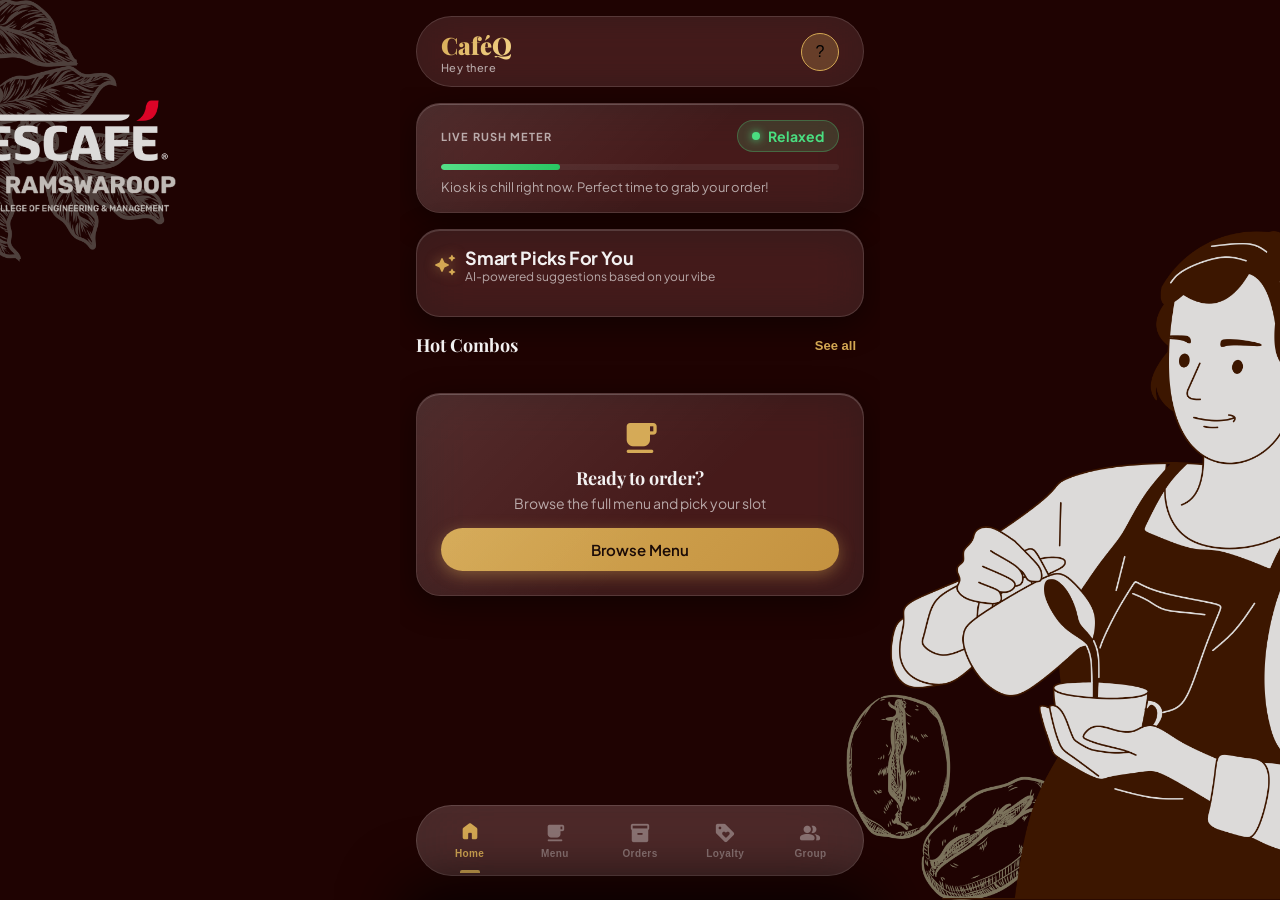
==== commit 6b0c2b45: "Fix owner UI layout, zoom, and text contrast" ====
--- a/home.html
+++ b/home.html
@@ -2,7 +2,7 @@
 <html lang="en">
 <head>
   <meta charset="UTF-8" />
-  <meta name="viewport" content="width=device-width, initial-scale=1.0, viewport-fit=cover" />
+  <meta name="viewport" content="width=device-width, initial-scale=1.0, maximum-scale=1.0, user-scalable=0, viewport-fit=cover" />
   <title>CaféQ — Order Coffee · SRM</title>
   <meta name="description" content="Order your coffee from SRM Nescafé kiosk, track in real-time, and pick up on your schedule." />
   <meta name="theme-color" content="#1A0A06" />
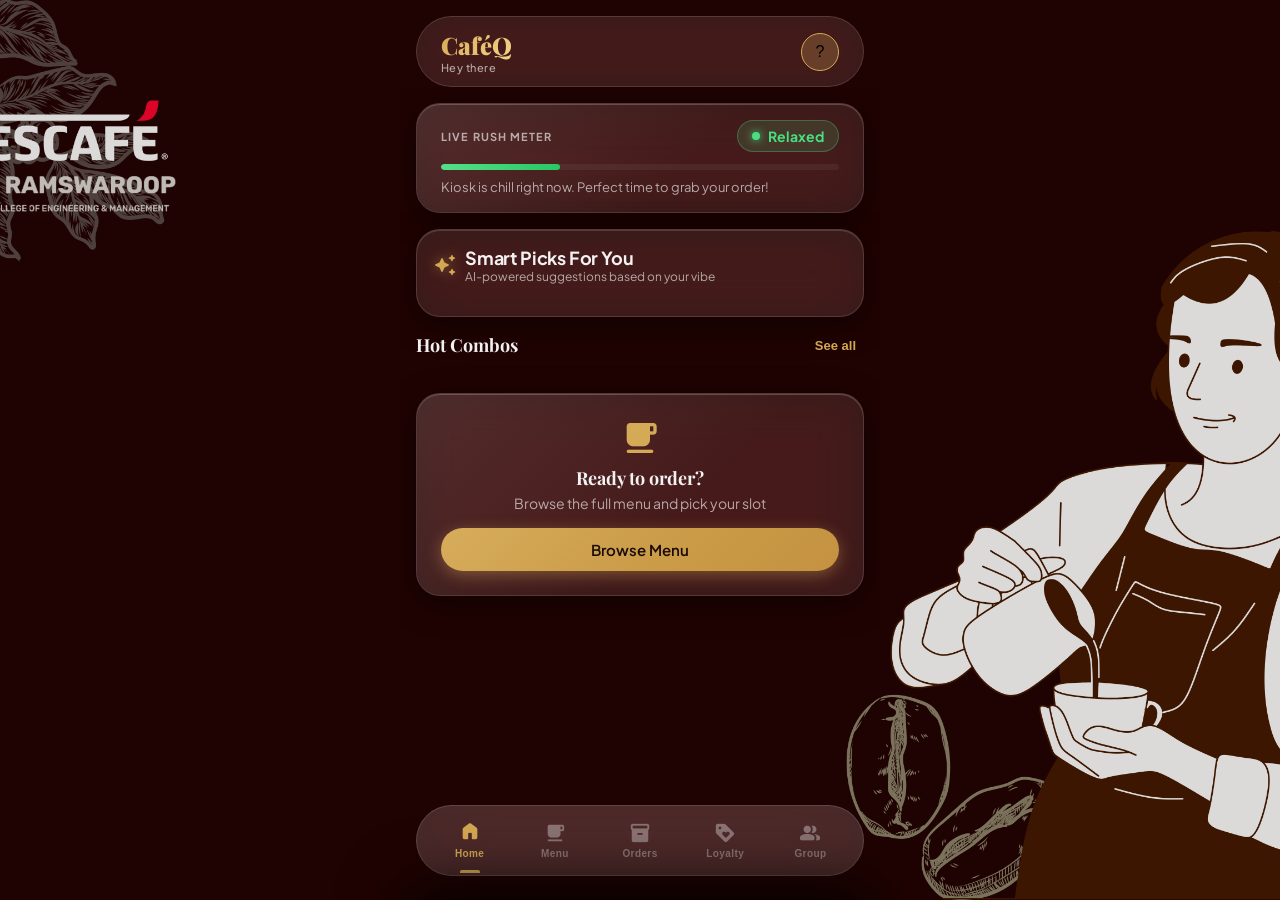
==== commit faceb933: "Fix orders/rush live updates, add coffee clicker game, improve UI polish - Fix Firestore security ru" ====
--- a/home.html
+++ b/home.html
@@ -10,7 +10,7 @@
   <link rel="preconnect" href="https://fonts.gstatic.com" crossorigin />
   <link href="https://fonts.googleapis.com/css2?family=Material+Symbols+Rounded:opsz,wght,FILL,GRAD@20..48,100..700,0..1,-50..200&display=block" rel="stylesheet" />
   <link rel="stylesheet" href="css/base.css" />
-  <link rel="stylesheet" href="css/home.css?v=2" />
+  <link rel="stylesheet" href="css/home.css?v=11" />
 </head>
 <body>
   <div class="bg-layer" aria-hidden="true"></div>
--- a/css/home.css
+++ b/css/home.css
@@ -1020,3 +1020,110 @@
 @media (min-width: 480px) {
   .app-shell { max-width: 480px; }
 }
+
+/* ── Status Chips (Order Cards) ── */
+.status-chip {
+  display: inline-flex;
+  align-items: center;
+  gap: 4px;
+  padding: 5px 12px;
+  border-radius: var(--radius-full);
+  font-size: 0.75rem;
+  font-weight: 700;
+  white-space: nowrap;
+}
+.chip-yellow { background: rgba(250,204,21,0.15); color: var(--status-yellow); border: 1px solid rgba(250,204,21,0.3); }
+.chip-blue   { background: rgba(96,165,250,0.15); color: #60A5FA; border: 1px solid rgba(96,165,250,0.3); }
+.chip-green  { background: rgba(74,222,128,0.15); color: var(--status-green); border: 1px solid rgba(74,222,128,0.3); }
+.chip-done   { background: var(--glass-1); color: var(--text-muted); border: 1px solid var(--glass-border); }
+
+.chip-pulse {
+  animation: chip-pulse-glow 2s infinite;
+}
+@keyframes chip-pulse-glow {
+  0%, 100% { box-shadow: none; }
+  50% { box-shadow: 0 0 12px currentColor; }
+}
+
+/* ── Rush Changed Animation ── */
+@keyframes rush-flash {
+  0%   { transform: scale(1.12); box-shadow: 0 0 20px currentColor; }
+  100% { transform: scale(1); box-shadow: none; }
+}
+.rush-level-badge.rush-changed {
+  animation: rush-flash 0.7s var(--ease-spring);
+}
+
+/* ── Order Ready Banner ── */
+.order-ready-banner {
+  display: flex;
+  align-items: center;
+  gap: 12px;
+  margin-top: 14px;
+  padding: 12px 16px;
+  background: linear-gradient(135deg, rgba(74,222,128,0.12) 0%, rgba(74,222,128,0.06) 100%);
+  border: 1px solid rgba(74,222,128,0.35);
+  border-radius: 14px;
+  color: var(--status-green);
+  animation: bounce-in 0.4s var(--ease-spring);
+}
+
+/* ── Order Card ── */
+.order-card {
+  transition: box-shadow var(--duration-mid) var(--ease-smooth);
+}
+.order-card:hover {
+  box-shadow: 0 4px 20px rgba(0,0,0,0.25);
+}
+
+/* ── Coffee Clicker Mini Game ── */
+.coffee-game {
+  background: linear-gradient(135deg, rgba(212,168,83,0.08) 0%, rgba(20,8,2,0.6) 100%);
+  border: 1px solid rgba(212,168,83,0.2);
+  border-radius: 16px;
+  padding: 16px;
+  text-align: center;
+}
+
+.coffee-game-header {
+  display: flex;
+  align-items: center;
+  justify-content: center;
+  gap: 6px;
+  margin-bottom: 10px;
+}
+
+.brew-btn {
+  font-size: 2.5rem;
+  background: none;
+  border: none;
+  cursor: pointer;
+  transition: transform 0.1s var(--ease-spring), filter 0.15s;
+  filter: drop-shadow(0 2px 6px rgba(212,168,83,0.3));
+  -webkit-tap-highlight-color: transparent;
+  user-select: none;
+  line-height: 1;
+}
+.brew-btn:active:not([disabled]) {
+  transform: scale(0.8) rotate(-5deg);
+  filter: drop-shadow(0 0 12px rgba(212,168,83,0.6));
+}
+.brew-btn.done {
+  cursor: default;
+  filter: drop-shadow(0 0 16px gold);
+  animation: pulse-glow 1.5s infinite;
+}
+
+.brew-progress-bg {
+  height: 8px;
+  background: var(--glass-2);
+  border-radius: 4px;
+  overflow: hidden;
+}
+
+.brew-progress-fill {
+  height: 100%;
+  background: linear-gradient(90deg, var(--gold), #F5D58A);
+  border-radius: 4px;
+  transition: width 0.2s var(--ease-smooth);
+}
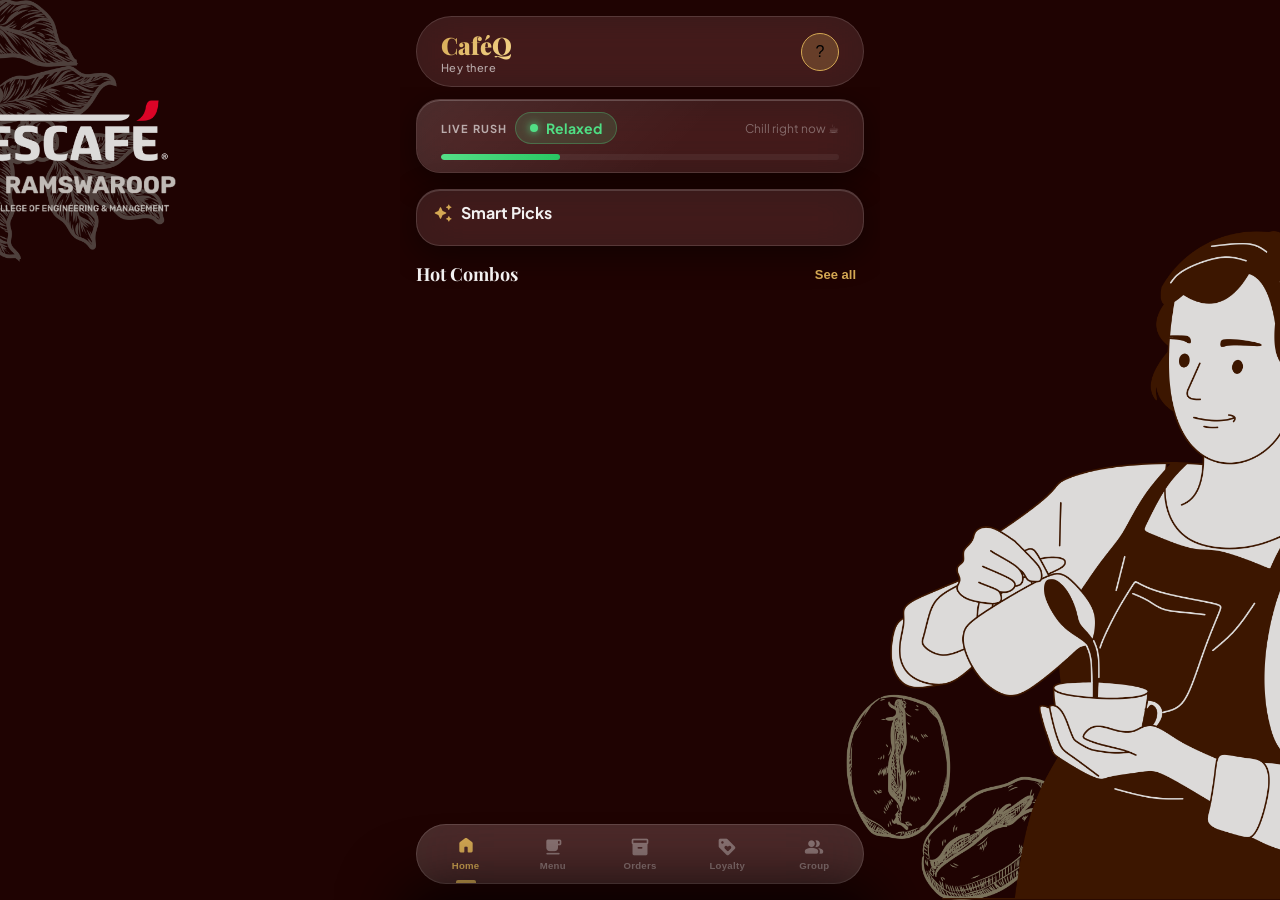
==== commit 13a3c251: "Declutter UI: tighter spacing, remove CTA card, compact rush/nav/owner dashboard Customer app: - Rem" ====
--- a/home.html
+++ b/home.html
@@ -10,7 +10,7 @@
   <link rel="preconnect" href="https://fonts.gstatic.com" crossorigin />
   <link href="https://fonts.googleapis.com/css2?family=Material+Symbols+Rounded:opsz,wght,FILL,GRAD@20..48,100..700,0..1,-50..200&display=block" rel="stylesheet" />
   <link rel="stylesheet" href="css/base.css" />
-  <link rel="stylesheet" href="css/home.css?v=11" />
+  <link rel="stylesheet" href="css/home.css?v=12" />
 </head>
 <body>
   <div class="bg-layer" aria-hidden="true"></div>
@@ -40,28 +40,27 @@
       <!-- ═══ HOME TAB ═══ -->
       <section id="tab-home" class="tab-panel active">
 
-        <!-- Rush Meter -->
+        <!-- Rush Meter (compact) -->
         <div class="glass rush-card animate-fade-up">
           <div class="rush-header">
-            <span class="rush-label">Live Rush Meter</span>
-            <div id="rush-level-badge" class="rush-level-badge relaxed">
-              <span class="rush-dot"></span>Relaxed
-            </div>
-          </div>
-          <div class="rush-bar">
+            <div style="display:flex;align-items:center;gap:8px">
+              <span class="rush-label">Live Rush</span>
+              <div id="rush-level-badge" class="rush-level-badge relaxed">
+                <span class="rush-dot"></span>Relaxed
+              </div>
+            </div>
+            <span id="rush-tip" style="font-size:0.75rem;color:var(--text-muted)">Chill right now ☕</span>
+          </div>
+          <div class="rush-bar" style="margin-top:10px">
             <div id="rush-fill" class="rush-fill relaxed" style="width:30%"></div>
           </div>
-          <p id="rush-tip" class="rush-tip">Kiosk is chill right now. Perfect time to grab your order!</p>
         </div>
 
         <!-- AI Suggestions -->
         <div class="glass-card ai-card animate-fade-up stagger-1">
           <div class="ai-header">
-            <span class="material-symbols-rounded ai-gem-icon" style="font-size:1.5rem;color:var(--gold)">auto_awesome</span>
-            <div>
-              <div class="heading-md">Smart Picks For You</div>
-              <div style="font-size:0.75rem;color:var(--text-secondary)">AI-powered suggestions based on your vibe</div>
-            </div>
+            <span class="material-symbols-rounded" style="font-size:1.25rem;color:var(--gold)">auto_awesome</span>
+            <div class="heading-sm" style="font-weight:700">Smart Picks</div>
           </div>
           <div id="ai-suggestions" class="ai-suggestion-list">
             <!-- Loaded by JS -->
@@ -77,16 +76,6 @@
           <div id="featured-combos" style="display:flex;gap:var(--space-md);overflow-x:auto;scrollbar-width:none;padding-bottom:4px;-webkit-overflow-scrolling:touch">
             <!-- Loaded by JS -->
           </div>
-        </div>
-
-        <!-- Quick CTA -->
-        <div class="glass animate-fade-up stagger-3" style="padding:var(--space-lg);text-align:center">
-          <span class="material-symbols-rounded" style="font-size:2.5rem;color:var(--gold);display:block;margin-bottom:8px">local_cafe</span>
-          <div style="font-family:'Playfair Display',serif;font-size:1.125rem;font-weight:700;margin-bottom:4px">Ready to order?</div>
-          <div style="font-size:0.875rem;color:var(--text-secondary);margin-bottom:var(--space-md)">Browse the full menu and pick your slot</div>
-          <button class="btn btn-primary w-full" onclick="document.querySelector('[data-tab=menu]').click()">
-            Browse Menu
-          </button>
         </div>
 
       </section>
--- a/css/home.css
+++ b/css/home.css
@@ -72,15 +72,15 @@
   flex: 1;
   overflow-y: auto;
   overflow-x: hidden;
-  padding: var(--space-md) var(--space-md) 100px;
+  padding: 12px var(--space-md) 96px;
   display: flex;
   flex-direction: column;
-  gap: var(--space-md);
+  gap: 10px;
 }
 
 /* ── Rush Meter Card ── */
 .rush-card {
-  padding: var(--space-md) var(--space-lg);
+  padding: 12px var(--space-lg);
   position: relative;
   overflow: hidden;
 }
@@ -89,7 +89,7 @@
   display: flex;
   align-items: center;
   justify-content: space-between;
-  margin-bottom: 12px;
+  margin-bottom: 0;
 }
 
 .rush-label {
@@ -180,7 +180,7 @@
   background: var(--glass-2);
   backdrop-filter: var(--blur-md);
   -webkit-backdrop-filter: var(--blur-md);
-  padding: var(--space-md);
+  padding: 12px var(--space-md);
   position: relative;
 }
 
@@ -188,7 +188,7 @@
   display: flex;
   align-items: center;
   gap: 8px;
-  margin-bottom: var(--space-md);
+  margin-bottom: 10px;
 }
 
 .ai-gem-icon {
@@ -248,12 +248,12 @@
 /* ── Bottom Tab Nav ── */
 .bottom-nav {
   position: fixed;
-  bottom: 24px;
+  bottom: 16px;
   left: 50%;
   transform: translateX(-50%);
   width: calc(min(480px, 100vw) - 32px);
   z-index: var(--z-nav);
-  padding: 0 var(--space-sm);
+  padding: 0 4px;
   background: var(--glass-3);
   backdrop-filter: var(--blur-lg);
   -webkit-backdrop-filter: var(--blur-lg);
@@ -263,8 +263,8 @@
 
 .bottom-nav-inner {
   display: flex;
-  padding: 6px 4px;
-  gap: 4px;
+  padding: 4px 2px;
+  gap: 2px;
 }
 
 .nav-tab {
@@ -272,8 +272,8 @@
   display: flex;
   flex-direction: column;
   align-items: center;
-  gap: 4px;
-  padding: 10px 4px;
+  gap: 3px;
+  padding: 8px 4px;
   border: none;
   background: transparent;
   border-radius: var(--radius-md);
@@ -284,15 +284,15 @@
 }
 
 .nav-tab-icon {
-  font-size: 1.375rem;
+  font-size: 1.25rem;
   line-height: 1;
   color: var(--text-muted);
   transition: all var(--duration-mid) var(--ease-spring);
 }
 .nav-tab-label {
-  font-size: 0.625rem;
+  font-size: 0.6rem;
   font-weight: 600;
-  letter-spacing: 0.04em;
+  letter-spacing: 0.03em;
   color: var(--text-muted);
   transition: color var(--duration-fast);
 }
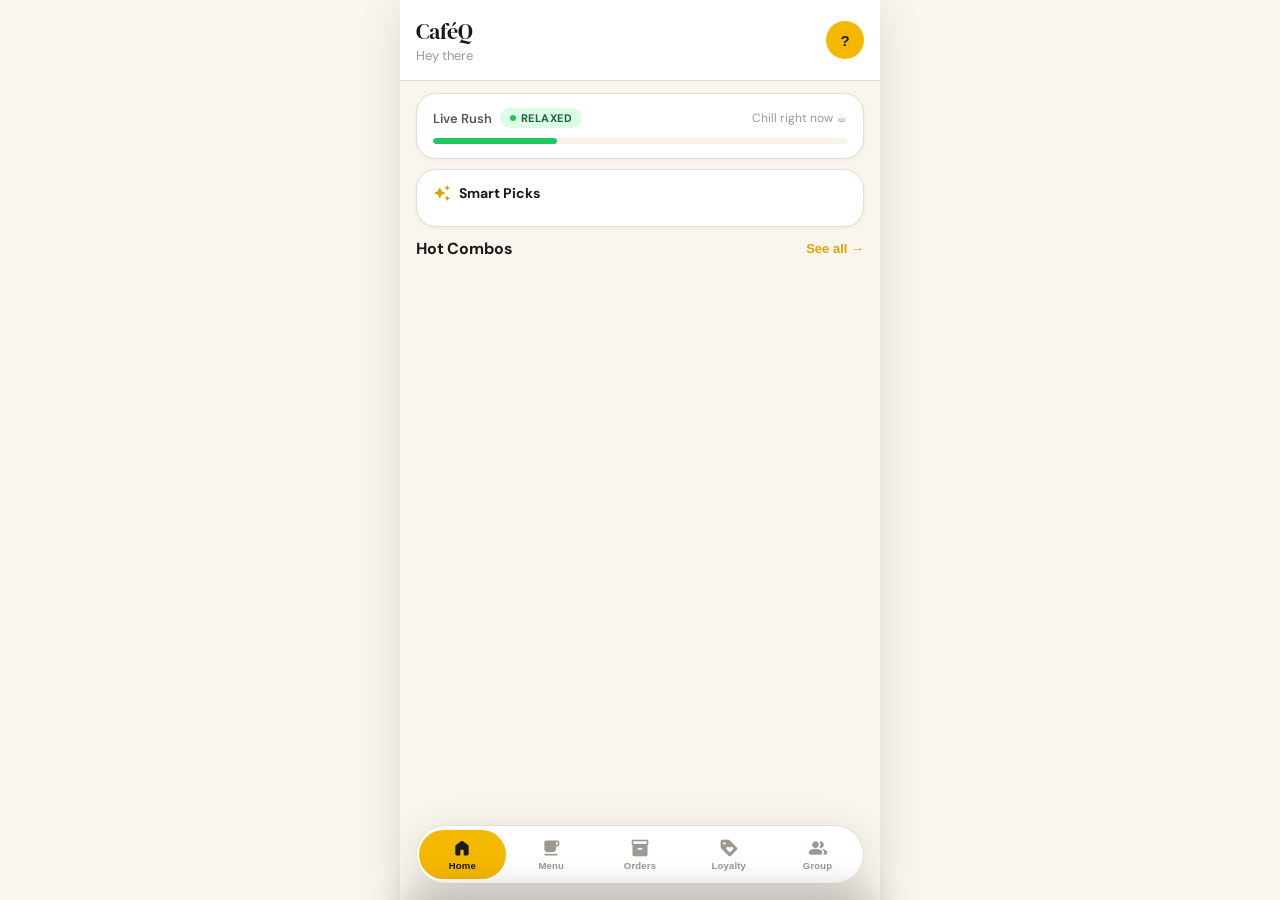
==== commit 10616f63: "Full UI redesign: Vista Café light aesthetic DESIGN SYSTEM (base.css — full rewrite): - Background: " ====
--- a/home.html
+++ b/home.html
@@ -5,15 +5,14 @@
   <meta name="viewport" content="width=device-width, initial-scale=1.0, maximum-scale=1.0, user-scalable=0, viewport-fit=cover" />
   <title>CaféQ — Order Coffee · SRM</title>
   <meta name="description" content="Order your coffee from SRM Nescafé kiosk, track in real-time, and pick up on your schedule." />
-  <meta name="theme-color" content="#1A0A06" />
+  <meta name="theme-color" content="#FAF6EE" />
   <link rel="preconnect" href="https://fonts.googleapis.com" />
   <link rel="preconnect" href="https://fonts.gstatic.com" crossorigin />
   <link href="https://fonts.googleapis.com/css2?family=Material+Symbols+Rounded:opsz,wght,FILL,GRAD@20..48,100..700,0..1,-50..200&display=block" rel="stylesheet" />
   <link rel="stylesheet" href="css/base.css" />
-  <link rel="stylesheet" href="css/home.css?v=12" />
+  <link rel="stylesheet" href="css/home.css?v=13" />
 </head>
 <body>
-  <div class="bg-layer" aria-hidden="true"></div>
   <div id="toast-container"></div>
 
   <!-- App Shell -->
@@ -40,8 +39,8 @@
       <!-- ═══ HOME TAB ═══ -->
       <section id="tab-home" class="tab-panel active">
 
-        <!-- Rush Meter (compact) -->
-        <div class="glass rush-card animate-fade-up">
+        <!-- Rush Meter -->
+        <div class="rush-card animate-fade-up">
           <div class="rush-header">
             <div style="display:flex;align-items:center;gap:8px">
               <span class="rush-label">Live Rush</span>
@@ -51,16 +50,16 @@
             </div>
             <span id="rush-tip" style="font-size:0.75rem;color:var(--text-muted)">Chill right now ☕</span>
           </div>
-          <div class="rush-bar" style="margin-top:10px">
+          <div class="rush-bar">
             <div id="rush-fill" class="rush-fill relaxed" style="width:30%"></div>
           </div>
         </div>
 
         <!-- AI Suggestions -->
-        <div class="glass-card ai-card animate-fade-up stagger-1">
+        <div class="ai-card animate-fade-up stagger-1">
           <div class="ai-header">
-            <span class="material-symbols-rounded" style="font-size:1.25rem;color:var(--gold)">auto_awesome</span>
-            <div class="heading-sm" style="font-weight:700">Smart Picks</div>
+            <span class="material-symbols-rounded" style="font-size:1.125rem;color:var(--amber-dark)">auto_awesome</span>
+            <div style="font-weight:700;font-size:0.875rem;color:var(--text-primary)">Smart Picks</div>
           </div>
           <div id="ai-suggestions" class="ai-suggestion-list">
             <!-- Loaded by JS -->
@@ -71,9 +70,9 @@
         <div class="animate-fade-up stagger-2">
           <div class="section-header">
             <span class="section-title">Hot Combos</span>
-            <button class="section-see-all" onclick="document.querySelector('[data-tab=menu]').click()">See all</button>
-          </div>
-          <div id="featured-combos" style="display:flex;gap:var(--space-md);overflow-x:auto;scrollbar-width:none;padding-bottom:4px;-webkit-overflow-scrolling:touch">
+            <button class="section-see-all" onclick="document.querySelector('[data-tab=menu]').click()">See all →</button>
+          </div>
+          <div id="featured-combos" style="display:flex;gap:10px;overflow-x:auto;scrollbar-width:none;padding-bottom:4px;-webkit-overflow-scrolling:touch">
             <!-- Loaded by JS -->
           </div>
         </div>
@@ -96,7 +95,7 @@
         </div>
         <div id="orders-list">
           <div class="empty-state">
-            <span class="material-symbols-rounded empty-state-emoji" style="font-size:3.5rem;color:var(--text-muted)">inventory_2</span>
+            <span class="material-symbols-rounded empty-state-emoji">inventory_2</span>
             <div class="empty-state-title">No orders yet</div>
             <div class="empty-state-sub">Head to the menu and place your first order!</div>
           </div>
@@ -107,14 +106,12 @@
       <section id="tab-loyalty" class="tab-panel">
 
         <!-- Punch Card -->
-        <div class="glass-card punch-card animate-fade-up">
-          <div style="font-size:0.6875rem;font-weight:700;letter-spacing:0.1em;text-transform:uppercase;color:var(--text-muted);margin-bottom:4px">Loyalty Rewards</div>
-          <div style="font-family:'Playfair Display',serif;font-size:1.25rem;font-weight:700;margin-bottom:4px">Buy 5 Coffees</div>
+        <div class="punch-card animate-fade-up">
+          <div style="font-size:0.625rem;font-weight:700;letter-spacing:0.1em;text-transform:uppercase;color:var(--text-muted);margin-bottom:4px">Loyalty Rewards</div>
+          <div style="font-family:'DM Serif Display',serif;font-size:1.25rem;font-weight:400;margin-bottom:3px;color:var(--text-primary)">Buy 5 Coffees</div>
           <div style="font-size:0.875rem;color:var(--text-secondary)">Get 1 Maggi absolutely free</div>
 
-          <div id="punch-grid" class="punch-grid">
-            <!-- Loaded by JS -->
-          </div>
+          <div id="punch-grid" class="punch-grid"></div>
 
           <p id="punch-progress-text" class="punch-progress-text">
             <span class="punch-progress-highlight">0/5 coffees</span> — 5 more for a free Maggi!
@@ -122,9 +119,9 @@
         </div>
 
         <!-- Coffee Pass -->
-        <div class="glass-card coffee-pass-card animate-fade-up stagger-1">
+        <div class="coffee-pass-card animate-fade-up stagger-1">
           <div class="pass-header">
-            <span class="material-symbols-rounded pass-emoji" style="font-size:2rem;color:var(--gold)">confirmation_number</span>
+            <span class="material-symbols-rounded pass-emoji" style="font-size:1.75rem;color:var(--amber-dark)">confirmation_number</span>
             <div>
               <div class="pass-title">Monthly Coffee Pass</div>
               <div class="pass-sub">30 coffees · Valid for 30 days</div>
@@ -133,7 +130,7 @@
           <div class="divider"></div>
           <div style="display:flex;justify-content:space-between;align-items:center;margin-bottom:var(--space-sm)">
             <span style="font-size:0.875rem;color:var(--text-secondary)">Coffees used this month</span>
-            <span style="font-family:'Playfair Display',serif;font-weight:700;color:var(--gold)">0 / 30</span>
+            <span style="font-weight:700;color:var(--text-primary)">0 / 30</span>
           </div>
           <div class="pass-progress">
             <div id="pass-fill" class="pass-fill" style="width:0%"></div>
@@ -146,15 +143,15 @@
         </div>
 
         <!-- Digital Khata -->
-        <div class="glass-card animate-fade-up stagger-2" style="padding:var(--space-lg)">
+        <div class="coffee-pass-card animate-fade-up stagger-2">
           <div class="pass-header" style="margin-bottom:0">
-            <span class="material-symbols-rounded pass-emoji" style="font-size:2rem;color:var(--gold)">menu_book</span>
+            <span class="material-symbols-rounded pass-emoji" style="font-size:1.75rem;color:var(--amber-dark)">menu_book</span>
             <div>
               <div class="pass-title">Digital Khata</div>
               <div class="pass-sub">Your credit balance with the kiosk</div>
             </div>
             <div style="margin-left:auto;text-align:right">
-              <div style="font-family:'Playfair Display',serif;font-size:1.5rem;font-weight:700;color:var(--gold)" id="khata-balance">₹0</div>
+              <div style="font-family:'DM Serif Display',serif;font-size:1.5rem;color:var(--text-primary)" id="khata-balance">₹0</div>
               <div style="font-size:0.6875rem;color:var(--text-muted)">Available</div>
             </div>
           </div>
@@ -165,29 +162,29 @@
       <!-- ═══ GROUP TAB ═══ -->
       <section id="tab-group" class="tab-panel">
 
-        <div class="glass-card group-order-card animate-fade-up">
+        <div class="group-order-card animate-fade-up">
           <div style="text-align:center;margin-bottom:var(--space-lg)">
-            <span class="material-symbols-rounded" style="font-size:3rem;color:var(--gold);display:block;margin-bottom:8px">group</span>
-            <div class="heading-md" style="margin-bottom:4px">Group Order</div>
-            <div style="font-size:0.875rem;color:var(--text-secondary)">Create a shared cart with your squad & pay individually</div>
+            <span class="material-symbols-rounded" style="font-size:2.5rem;color:var(--amber-dark);display:block;margin-bottom:8px">group</span>
+            <div style="font-weight:700;font-size:1rem;margin-bottom:4px;color:var(--text-primary)">Group Order</div>
+            <div style="font-size:0.875rem;color:var(--text-secondary)">Create a shared cart with your squad &amp; pay individually</div>
           </div>
 
           <div class="group-invite-area">
-            <span class="material-symbols-rounded" style="font-size:1.75rem;display:block;text-align:center;margin-bottom:8px;color:var(--gold)">link</span>
-            <div style="font-weight:700;margin-bottom:4px;text-align:center">Share the link with friends</div>
+            <span class="material-symbols-rounded" style="font-size:1.5rem;display:block;text-align:center;margin-bottom:8px;color:var(--amber-dark)">link</span>
+            <div style="font-weight:700;margin-bottom:4px;text-align:center;color:var(--text-primary)">Share the link with friends</div>
             <div style="font-size:0.8125rem;color:var(--text-muted);margin-bottom:var(--space-md);text-align:center">Each friend adds their own items. Order confirms once everyone's added their items.</div>
             <button class="btn btn-primary w-full" id="create-group-btn">
-              <span class="material-symbols-rounded" style="font-size:1.125rem">add_circle</span>
+              <span class="material-symbols-rounded" style="font-size:1rem">add_circle</span>
               Create Group Cart
             </button>
           </div>
 
           <div id="group-share-section" class="hidden">
             <div style="margin-bottom:var(--space-md)">
-              <div style="font-size:0.75rem;font-weight:700;letter-spacing:0.05em;color:var(--text-muted);margin-bottom:8px">SHARE LINK</div>
+              <div style="font-size:0.6875rem;font-weight:700;letter-spacing:0.06em;text-transform:uppercase;color:var(--text-muted);margin-bottom:8px">Share Link</div>
               <div style="display:flex;gap:8px">
                 <div class="input-field" id="group-link-display" style="font-size:0.8125rem;color:var(--text-secondary);cursor:text"></div>
-                <button class="btn btn-glass btn-icon" id="share-wa-btn" aria-label="Share on WhatsApp" style="flex-shrink:0;padding:10px 14px;border-radius:12px">
+                <button class="btn btn-glass" id="share-wa-btn" aria-label="Share on WhatsApp" style="flex-shrink:0;padding:10px 14px;border-radius:12px">
                   <span class="material-symbols-rounded">share</span>
                 </button>
               </div>
@@ -199,11 +196,11 @@
 
             <div style="display:flex;justify-content:space-between;font-size:0.875rem;margin-bottom:var(--space-md)">
               <span style="color:var(--text-secondary)">Group Total</span>
-              <span id="group-total" style="font-family:'Playfair Display',serif;font-weight:700;color:var(--gold)">₹0</span>
+              <span id="group-total" style="font-weight:700;color:var(--text-primary)">₹0</span>
             </div>
 
             <button class="btn btn-primary w-full" id="confirm-group-btn" disabled>
-              <span class="material-symbols-rounded" style="font-size:1.125rem">check_circle</span>
+              <span class="material-symbols-rounded" style="font-size:1rem">check_circle</span>
               Confirm Group Order
             </button>
           </div>
@@ -211,23 +208,23 @@
 
         <!-- How it works -->
         <div class="glass animate-fade-up stagger-1" style="padding:var(--space-lg)">
-          <div style="font-weight:700;margin-bottom:var(--space-md)">How Group Orders Work</div>
+          <div style="font-weight:700;margin-bottom:var(--space-md);color:var(--text-primary)">How Group Orders Work</div>
           <div style="display:flex;flex-direction:column;gap:12px">
             <div style="display:flex;gap:12px;align-items:flex-start">
-              <span class="material-symbols-rounded" style="font-size:1.25rem;color:var(--gold);flex-shrink:0">add_link</span>
+              <span class="material-symbols-rounded" style="font-size:1.125rem;color:var(--amber-dark);flex-shrink:0">add_link</span>
               <div style="font-size:0.875rem;color:var(--text-secondary)">You create a group cart and share the link via WhatsApp</div>
             </div>
             <div style="display:flex;gap:12px;align-items:flex-start">
-              <span class="material-symbols-rounded" style="font-size:1.25rem;color:var(--gold);flex-shrink:0">shopping_cart_checkout</span>
+              <span class="material-symbols-rounded" style="font-size:1.125rem;color:var(--amber-dark);flex-shrink:0">shopping_cart_checkout</span>
               <div style="font-size:0.875rem;color:var(--text-secondary)">Friends join the link and add their items</div>
             </div>
             <div style="display:flex;gap:12px;align-items:flex-start">
-              <span class="material-symbols-rounded" style="font-size:1.25rem;color:var(--gold);flex-shrink:0">done_all</span>
+              <span class="material-symbols-rounded" style="font-size:1.125rem;color:var(--amber-dark);flex-shrink:0">done_all</span>
               <div style="font-size:0.875rem;color:var(--text-secondary)">Everyone marks themselves "Ready" and the group order is confirmed</div>
             </div>
             <div style="display:flex;gap:12px;align-items:flex-start">
-              <span class="material-symbols-rounded" style="font-size:1.25rem;color:var(--gold);flex-shrink:0">store</span>
-              <div style="font-size:0.875rem;color:var(--text-secondary)">Pick up together at the kiosk & pay individually at counter</div>
+              <span class="material-symbols-rounded" style="font-size:1.125rem;color:var(--amber-dark);flex-shrink:0">store</span>
+              <div style="font-size:0.875rem;color:var(--text-secondary)">Pick up together at the kiosk &amp; pay individually at counter</div>
             </div>
           </div>
         </div>
@@ -236,15 +233,15 @@
 
     </main>
 
-    <!-- ── Cart FAB ── -->
+    <!-- Cart FAB -->
     <button id="cart-fab" class="cart-fab hidden" aria-label="Open cart">
-      <span class="material-symbols-rounded" style="font-size:1.25rem">shopping_cart</span>
+      <span class="material-symbols-rounded" style="font-size:1.125rem">shopping_cart</span>
       <span id="cart-fab-count">0 items</span>
-      <span style="opacity:0.5">·</span>
+      <span style="opacity:0.4">·</span>
       <span id="cart-fab-total">₹0</span>
     </button>
 
-    <!-- ── Bottom Nav ── -->
+    <!-- Bottom Nav -->
     <nav class="bottom-nav" aria-label="Main navigation">
       <div class="bottom-nav-inner">
         <button class="nav-tab active" data-tab="home" aria-label="Home">
@@ -274,17 +271,17 @@
 
   </div><!-- /app-shell -->
 
-  <!-- ── Cart Overlay ── -->
+  <!-- Cart Overlay -->
   <div id="cart-overlay" class="cart-overlay" role="dialog" aria-modal="true" aria-label="Your cart"></div>
 
-  <!-- ── Cart Drawer ── -->
+  <!-- Cart Drawer -->
   <div id="cart-drawer" class="cart-drawer">
     <div class="cart-handle"></div>
 
     <div class="cart-header">
       <div class="cart-title">Your Order</div>
       <button id="cart-close" class="cart-close" aria-label="Close cart">
-        <span class="material-symbols-rounded">close</span>
+        <span class="material-symbols-rounded" style="font-size:1.125rem">close</span>
       </button>
     </div>
 
@@ -295,7 +292,7 @@
     <div class="cart-footer">
       <!-- Slot Picker -->
       <div class="slot-picker-section">
-        <div style="font-size:0.75rem;font-weight:700;letter-spacing:0.06em;text-transform:uppercase;color:var(--text-muted);margin-bottom:10px;display:flex;align-items:center;gap:6px">
+        <div style="font-size:0.6875rem;font-weight:700;letter-spacing:0.06em;text-transform:uppercase;color:var(--text-muted);margin-bottom:10px;display:flex;align-items:center;gap:6px">
           <span class="material-symbols-rounded" style="font-size:1rem">schedule</span>
           Pick your Slot
         </div>
@@ -321,13 +318,15 @@
     </div>
   </div>
 
-  <!-- ── Profile Sheet ── -->
+  <!-- Profile Sheet -->
   <div id="profile-sheet" class="profile-sheet" role="dialog" aria-modal="true" aria-label="Profile">
     <div id="profile-overlay" class="profile-overlay"></div>
     <div class="profile-content">
       <div class="profile-handle"></div>
 
-      <span class="material-symbols-rounded" style="font-size:4rem;color:var(--gold);display:block;text-align:center;margin-bottom:8px">account_circle</span>
+      <div style="width:56px;height:56px;border-radius:50%;background:var(--amber);display:flex;align-items:center;justify-content:center;margin:0 auto var(--space-md);font-weight:700;font-size:1.25rem;color:#1A1A1A">
+        <span class="material-symbols-rounded" style="font-size:1.5rem;color:#1A1A1A">person</span>
+      </div>
       <div class="profile-name" id="profile-name-text">Loading...</div>
       <div class="profile-email" id="profile-email-text"></div>
 
@@ -339,7 +338,7 @@
         <div class="profile-stat">
           <span id="profile-punches" class="profile-stat-value">0</span>
           <span class="profile-stat-label">Punches</span>
-          <div style="font-size:0.65rem; color:var(--text-muted); margin-top:4px; text-transform:none;">(Buy 5, get 1 free Maggi)</div>
+          <div style="font-size:0.625rem;color:var(--text-muted);margin-top:4px;text-transform:none">(5 = 1 free Maggi)</div>
         </div>
         <div class="profile-stat">
           <span class="profile-stat-value">SRM</span>
@@ -348,7 +347,7 @@
       </div>
 
       <button id="logout-btn" class="btn btn-danger w-full">
-        <span class="material-symbols-rounded" style="font-size:1.125rem">logout</span>
+        <span class="material-symbols-rounded" style="font-size:1rem">logout</span>
         Sign Out
       </button>
       <button id="close-profile" class="btn btn-glass w-full mt-sm">
--- a/css/base.css
+++ b/css/base.css
@@ -1,9 +1,9 @@
 /* ============================================================
    CaféQ — Base Design System
-   Liquid Glass · iOS 26-style · Premium Coffee Aesthetic
+   Vista Café Aesthetic · Light · Minimal · Warm
    ============================================================ */
 
-@import url('https://fonts.googleapis.com/css2?family=Playfair+Display:ital,wght@0,400;0,600;0,700;0,900;1,400;1,600&family=Plus+Jakarta+Sans:wght@300;400;500;600;700;800&display=swap');
+@import url('https://fonts.googleapis.com/css2?family=DM+Sans:ital,opsz,wght@0,9..40,300;0,9..40,400;0,9..40,500;0,9..40,600;0,9..40,700;0,9..40,800;1,9..40,400&family=DM+Serif+Display:ital@0;1&display=swap');
 
 /* ── Material Symbols Rounded base ── */
 .material-symbols-rounded {
@@ -27,35 +27,44 @@
   pointer-events: none;
 }
 
-
 /* ── CSS Custom Properties ── */
 :root {
-  /* Colors */
-  --gold:          #D4A853;
-  --gold-light:    #E8C070;
-  --gold-dim:      rgba(212, 168, 83, 0.25);
-  --brown:         #5C2E0A;
-  --brown-rich:    #3D1A06;
-
-  /* Glass layers */
-  --glass-1:       rgba(255, 255, 255, 0.06);
-  --glass-2:       rgba(255, 255, 255, 0.10);
-  --glass-3:       rgba(255, 255, 255, 0.16);
-  --glass-border:  rgba(255, 255, 255, 0.13);
-  --glass-border-strong: rgba(255, 255, 255, 0.22);
-  --glass-shine:   rgba(255, 255, 255, 0.20);
+  /* Brand Colors */
+  --amber:          #F5B800;
+  --amber-dark:     #D9A300;
+  --amber-light:    #FFD44D;
+  --amber-soft:     rgba(245, 184, 0, 0.12);
+  --amber-mid:      rgba(245, 184, 0, 0.25);
+
+  /* Backgrounds */
+  --bg:             #FAF6EE;
+  --bg-alt:         #F0EBE0;
+  --surface:        #FFFFFF;
+  --surface-2:      #F7F3EA;
+  --surface-3:      #EDE8DC;
 
   /* Text */
-  --text-primary:  rgba(255, 255, 255, 0.94);
-  --text-secondary:rgba(255, 255, 255, 0.62);
-  --text-muted:    rgba(255, 255, 255, 0.35);
-  --text-gold:     #D4A853;
+  --text-primary:   #1A1A1A;
+  --text-secondary: #5A5550;
+  --text-muted:     #9E9890;
+  --text-inverse:   #FFFFFF;
 
   /* Status */
-  --status-green:  #4ADE80;
-  --status-yellow: #FACC15;
-  --status-red:    #F87171;
-  --status-blue:   #60A5FA;
+  --status-green:  #22C55E;
+  --status-yellow: #F59E0B;
+  --status-red:    #EF4444;
+  --status-blue:   #3B82F6;
+
+  /* Borders */
+  --border:        #E5DFD3;
+  --border-dark:   #C8BFB0;
+
+  /* Shadows */
+  --shadow-xs: 0 1px 4px rgba(0,0,0,0.06);
+  --shadow-sm: 0 2px 12px rgba(0,0,0,0.07);
+  --shadow-md: 0 4px 24px rgba(0,0,0,0.09);
+  --shadow-lg: 0 8px 40px rgba(0,0,0,0.12);
+  --shadow-amber: 0 4px 20px rgba(245,184,0,0.30);
 
   /* Spacing */
   --space-xs:  4px;
@@ -66,30 +75,20 @@
   --space-2xl: 48px;
 
   /* Radius */
-  --radius-sm:  10px;
-  --radius-md:  16px;
-  --radius-lg:  24px;
-  --radius-xl:  32px;
+  --radius-xs:   6px;
+  --radius-sm:   10px;
+  --radius-md:   14px;
+  --radius-lg:   20px;
+  --radius-xl:   28px;
   --radius-full: 9999px;
-
-  /* Blur levels */
-  --blur-sm:  blur(12px) saturate(160%);
-  --blur-md:  blur(24px) saturate(180%);
-  --blur-lg:  blur(40px) saturate(200%);
-
-  /* Shadows */
-  --shadow-sm: 0 4px 16px rgba(0, 0, 0, 0.35);
-  --shadow-md: 0 8px 32px rgba(0, 0, 0, 0.45);
-  --shadow-lg: 0 16px 48px rgba(0, 0, 0, 0.55);
-  --shadow-gold: 0 0 24px rgba(212, 168, 83, 0.30);
 
   /* Transitions */
   --ease-spring: cubic-bezier(0.34, 1.56, 0.64, 1);
   --ease-smooth: cubic-bezier(0.25, 0.1, 0.25, 1);
   --ease-out:    cubic-bezier(0.0, 0.0, 0.2, 1);
-  --duration-fast: 180ms;
-  --duration-mid:  320ms;
-  --duration-slow: 480ms;
+  --duration-fast: 150ms;
+  --duration-mid:  280ms;
+  --duration-slow: 440ms;
 
   /* Z-index stack */
   --z-base:    1;
@@ -97,6 +96,13 @@
   --z-nav:     100;
   --z-modal:   200;
   --z-toast:   300;
+
+  /* Legacy aliases for JS compatibility */
+  --gold:          var(--amber);
+  --gold-light:    var(--amber-light);
+  --gold-dim:      var(--amber-soft);
+  --glass-border:  var(--border);
+  --glass-border-strong: var(--border-dark);
 }
 
 /* ── Reset & Base ── */
@@ -113,126 +119,91 @@
 }
 
 body {
-  font-family: 'Plus Jakarta Sans', system-ui, sans-serif;
+  font-family: 'DM Sans', system-ui, sans-serif;
   font-weight: 400;
   color: var(--text-primary);
+  background: var(--bg);
   min-height: 100dvh;
   overflow-x: hidden;
   -webkit-font-smoothing: antialiased;
   -moz-osx-font-smoothing: grayscale;
 }
 
-/* ── Background System ── */
+/* ── Background — clean cream, no image ── */
 .bg-layer {
-  position: fixed;
-  inset: 0;
-  z-index: -1;
-  background-color: #1A0A06;
-}
-
-.bg-layer::before {
-  content: '';
-  position: absolute;
-  inset: 0;
-  background-image: url('../bgm.png');
-  background-size: cover;
-  background-position: center top;
-  background-repeat: no-repeat;
-  opacity: 0.85;
-}
-
-@media (min-width: 768px) {
-  .bg-layer::before {
-    background-image: url('../bgl.png');
-    background-position: center center;
-  }
-}
-
-/* ── Liquid Glass Components ── */
-.glass {
-  background: var(--glass-2);
-  backdrop-filter: var(--blur-md);
-  -webkit-backdrop-filter: var(--blur-md);
-  border: 1px solid var(--glass-border);
+  display: none; /* completely removed */
+}
+
+/* ── Card System (replaces glass) ── */
+.card {
+  background: var(--surface);
+  border: 1px solid var(--border);
   border-radius: var(--radius-lg);
-  box-shadow: var(--shadow-md), inset 0 1px 0 var(--glass-shine);
-  position: relative;
-  overflow: hidden;
-}
-
-.glass::before {
-  content: '';
-  position: absolute;
-  inset: 0;
-  background: linear-gradient(135deg, rgba(255,255,255,0.08) 0%, transparent 60%);
-  border-radius: inherit;
-  pointer-events: none;
-}
-
-.glass-sm {
-  background: var(--glass-1);
-  backdrop-filter: var(--blur-sm);
-  -webkit-backdrop-filter: var(--blur-sm);
-  border: 1px solid var(--glass-border);
-  border-radius: var(--radius-md);
   box-shadow: var(--shadow-sm);
-}
-
-.glass-heavy {
-  background: var(--glass-3);
-  backdrop-filter: var(--blur-lg);
-  -webkit-backdrop-filter: var(--blur-lg);
-  border: 1px solid var(--glass-border-strong);
-  border-radius: var(--radius-xl);
-  box-shadow: var(--shadow-lg), inset 0 1px 0 var(--glass-shine);
-}
-
-.glass-card {
-  background: var(--glass-2);
-  backdrop-filter: var(--blur-md);
-  -webkit-backdrop-filter: var(--blur-md);
-  border: 1px solid var(--glass-border);
+  transition: transform var(--duration-mid) var(--ease-spring),
+              box-shadow var(--duration-mid) var(--ease-smooth);
+}
+
+.card:hover {
+  transform: translateY(-2px);
+  box-shadow: var(--shadow-md);
+}
+
+/* Legacy glass aliases — map to card for backward compat */
+.glass, .glass-card, .glass-sm, .glass-heavy {
+  background: var(--surface);
+  border: 1px solid var(--border);
   border-radius: var(--radius-lg);
-  box-shadow: var(--shadow-md), inset 0 1px 0 rgba(255,255,255,0.15);
+  box-shadow: var(--shadow-sm);
+  backdrop-filter: none;
+  -webkit-backdrop-filter: none;
   transition: transform var(--duration-mid) var(--ease-spring),
-              box-shadow var(--duration-mid) var(--ease-smooth),
-              border-color var(--duration-fast) var(--ease-smooth);
-}
-
-.glass-card:hover {
-  transform: translateY(-2px);
-  box-shadow: var(--shadow-lg), inset 0 1px 0 rgba(255,255,255,0.2), var(--shadow-gold);
-  border-color: rgba(212, 168, 83, 0.25);
+              box-shadow var(--duration-mid) var(--ease-smooth);
+}
+.glass::before, .glass-card::before { display: none; }
+
+.glass:hover, .glass-card:hover {
+  box-shadow: var(--shadow-md);
 }
 
 /* ── Typography ── */
 .heading-display {
-  font-family: 'Playfair Display', Georgia, serif;
-  font-weight: 700;
+  font-family: 'DM Serif Display', Georgia, serif;
+  font-weight: 400;
+  line-height: 1.1;
+  letter-spacing: -0.02em;
+  color: var(--text-primary);
+}
+
+.heading-lg {
+  font-family: 'DM Serif Display', Georgia, serif;
+  font-size: clamp(1.75rem, 5vw, 2.5rem);
+  font-weight: 400;
   line-height: 1.15;
-  letter-spacing: -0.02em;
-}
-
-.heading-lg {
-  font-family: 'Playfair Display', Georgia, serif;
-  font-size: clamp(1.5rem, 4vw, 2.25rem);
-  font-weight: 700;
-  line-height: 1.2;
+  color: var(--text-primary);
 }
 
 .heading-md {
-  font-family: 'Plus Jakarta Sans', sans-serif;
+  font-family: 'DM Sans', sans-serif;
   font-size: 1.125rem;
   font-weight: 700;
   letter-spacing: -0.01em;
+  color: var(--text-primary);
+}
+
+.heading-sm {
+  font-family: 'DM Sans', sans-serif;
+  font-size: 0.9375rem;
+  font-weight: 600;
+  color: var(--text-primary);
 }
 
 .label-sm {
   font-size: 0.6875rem;
   font-weight: 600;
-  letter-spacing: 0.08em;
+  letter-spacing: 0.06em;
   text-transform: uppercase;
-  color: var(--text-secondary);
+  color: var(--text-muted);
 }
 
 /* ── Buttons ── */
@@ -244,13 +215,13 @@
   padding: 12px 24px;
   border-radius: var(--radius-full);
   border: none;
-  font-family: 'Plus Jakarta Sans', sans-serif;
+  font-family: 'DM Sans', sans-serif;
   font-size: 0.9375rem;
   font-weight: 600;
   cursor: pointer;
   transition: transform var(--duration-fast) var(--ease-spring),
               box-shadow var(--duration-fast) var(--ease-smooth),
-              opacity var(--duration-fast);
+              background var(--duration-fast);
   -webkit-tap-highlight-color: transparent;
   user-select: none;
 }
@@ -258,38 +229,50 @@
 .btn:active { transform: scale(0.96); }
 .btn:disabled { opacity: 0.45; cursor: not-allowed; transform: none; }
 
+/* Primary = solid black */
 .btn-primary {
-  background: linear-gradient(135deg, var(--gold) 0%, #C49240 100%);
-  color: #1A0A06;
-  box-shadow: 0 4px 16px rgba(212, 168, 83, 0.40);
+  background: #1A1A1A;
+  color: #FFFFFF;
+  box-shadow: 0 2px 8px rgba(0,0,0,0.2);
 }
 .btn-primary:hover:not(:disabled) {
-  box-shadow: 0 6px 24px rgba(212, 168, 83, 0.55);
+  background: #2D2D2D;
+  box-shadow: 0 4px 16px rgba(0,0,0,0.25);
   transform: translateY(-1px);
 }
 
+/* Amber / accent */
+.btn-amber {
+  background: var(--amber);
+  color: #1A1A1A;
+  font-weight: 700;
+  box-shadow: var(--shadow-amber);
+}
+.btn-amber:hover:not(:disabled) {
+  background: var(--amber-dark);
+  transform: translateY(-1px);
+}
+
+/* Secondary / glass = bordered light */
 .btn-glass {
-  background: var(--glass-2);
-  backdrop-filter: var(--blur-sm);
-  -webkit-backdrop-filter: var(--blur-sm);
-  border: 1px solid var(--glass-border);
-  color: var(--text-primary);
-  box-shadow: var(--shadow-sm);
+  background: var(--surface);
+  border: 1.5px solid var(--border-dark);
+  color: var(--text-primary);
 }
 .btn-glass:hover:not(:disabled) {
-  background: var(--glass-3);
-  border-color: var(--glass-border-strong);
+  background: var(--surface-2);
+  border-color: var(--text-muted);
 }
 
 .btn-danger {
-  background: rgba(248, 113, 113, 0.18);
-  border: 1px solid rgba(248, 113, 113, 0.35);
+  background: rgba(239, 68, 68, 0.08);
+  border: 1.5px solid rgba(239, 68, 68, 0.25);
   color: var(--status-red);
 }
 
 .btn-success {
-  background: rgba(74, 222, 128, 0.18);
-  border: 1px solid rgba(74, 222, 128, 0.35);
+  background: rgba(34, 197, 94, 0.08);
+  border: 1.5px solid rgba(34, 197, 94, 0.25);
   color: var(--status-green);
 }
 
@@ -303,67 +286,105 @@
 /* ── Inputs ── */
 .input-field {
   width: 100%;
-  background: rgba(255,255,255,0.06);
-  border: 1px solid var(--glass-border);
+  background: var(--surface);
+  border: 1.5px solid var(--border);
   border-radius: var(--radius-md);
   padding: 14px 16px;
-  font-family: 'Plus Jakarta Sans', sans-serif;
+  font-family: 'DM Sans', sans-serif;
   font-size: 0.9375rem;
   color: var(--text-primary);
   outline: none;
-  transition: border-color var(--duration-fast), box-shadow var(--duration-fast), background var(--duration-fast);
-}
-
+  transition: border-color var(--duration-fast), box-shadow var(--duration-fast);
+}
 .input-field::placeholder { color: var(--text-muted); }
-
 .input-field:focus {
-  border-color: var(--gold);
-  background: rgba(255,255,255,0.09);
-  box-shadow: 0 0 0 3px rgba(212, 168, 83, 0.18);
-}
-
-/* ── Badge ── */
+  border-color: var(--amber);
+  box-shadow: 0 0 0 3px var(--amber-soft);
+}
+
+/* ── Badges / Tags ── */
 .badge {
   display: inline-flex;
   align-items: center;
+  gap: 3px;
   padding: 3px 10px;
   border-radius: var(--radius-full);
-  font-size: 0.6875rem;
+  font-size: 0.625rem;
   font-weight: 700;
-  letter-spacing: 0.04em;
+  letter-spacing: 0.05em;
   text-transform: uppercase;
 }
-.badge-gold    { background: var(--gold-dim); color: var(--gold-light); border: 1px solid rgba(212,168,83,0.3); }
-.badge-green   { background: rgba(74,222,128,0.12); color: var(--status-green); border: 1px solid rgba(74,222,128,0.25); }
-.badge-yellow  { background: rgba(250,204,21,0.12); color: var(--status-yellow); border: 1px solid rgba(250,204,21,0.25); }
-.badge-red     { background: rgba(248,113,113,0.12); color: var(--status-red); border: 1px solid rgba(248,113,113,0.25); }
-.badge-blue    { background: rgba(96,165,250,0.12); color: var(--status-blue); border: 1px solid rgba(96,165,250,0.25); }
+
+/* Dietary tags (Vista Café style) */
+.badge-tag {
+  background: var(--surface-2);
+  color: var(--text-secondary);
+  border: 1px solid var(--border);
+  font-size: 0.625rem;
+  font-weight: 600;
+  padding: 2px 8px;
+  border-radius: var(--radius-full);
+  text-transform: uppercase;
+  letter-spacing: 0.05em;
+}
+
+.badge-gold, .badge-amber {
+  background: var(--amber-soft);
+  color: #8A6800;
+  border: 1px solid var(--amber-mid);
+}
+.badge-green {
+  background: rgba(34,197,94,0.1);
+  color: #166534;
+  border: 1px solid rgba(34,197,94,0.2);
+}
+.badge-yellow {
+  background: rgba(245,158,11,0.1);
+  color: #92400E;
+  border: 1px solid rgba(245,158,11,0.2);
+}
+.badge-red {
+  background: rgba(239,68,68,0.08);
+  color: #991B1B;
+  border: 1px solid rgba(239,68,68,0.15);
+}
+.badge-blue {
+  background: rgba(59,130,246,0.08);
+  color: #1E40AF;
+  border: 1px solid rgba(59,130,246,0.15);
+}
+
+/* Status chips */
+.chip-placed    { background: #FEF3C7; color: #92400E; }
+.chip-preparing { background: #DBEAFE; color: #1E40AF; }
+.chip-ready     { background: #DCFCE7; color: #166534; }
+.chip-done      { background: var(--surface-2); color: var(--text-muted); }
 
 /* ── Divider ── */
 .divider {
   height: 1px;
-  background: var(--glass-border);
+  background: var(--border);
   margin: var(--space-md) 0;
 }
 
 /* ── Scrollbar ── */
 ::-webkit-scrollbar { width: 4px; height: 4px; }
 ::-webkit-scrollbar-track { background: transparent; }
-::-webkit-scrollbar-thumb { background: var(--glass-border-strong); border-radius: 2px; }
-::-webkit-scrollbar-thumb:hover { background: rgba(212,168,83,0.4); }
+::-webkit-scrollbar-thumb { background: var(--border-dark); border-radius: 2px; }
+::-webkit-scrollbar-thumb:hover { background: var(--text-muted); }
 
 /* ── Animations ── */
 @keyframes fadeSlideUp {
-  from { opacity: 0; transform: translateY(20px) scale(0.98); }
-  to   { opacity: 1; transform: translateY(0)   scale(1); }
+  from { opacity: 0; transform: translateY(16px); }
+  to   { opacity: 1; transform: translateY(0); }
 }
 @keyframes fadeIn {
   from { opacity: 0; }
   to   { opacity: 1; }
 }
 @keyframes pulse-glow {
-  0%, 100% { box-shadow: 0 0 8px rgba(212,168,83,0.3); }
-  50%       { box-shadow: 0 0 20px rgba(212,168,83,0.6); }
+  0%, 100% { box-shadow: 0 0 0 0 rgba(245,184,0,0.3); }
+  50%       { box-shadow: 0 0 0 6px rgba(245,184,0,0.1); }
 }
 @keyframes shimmer {
   0%   { background-position: -200% center; }
@@ -373,30 +394,31 @@
   to { transform: rotate(360deg); }
 }
 @keyframes bounce-in {
-  0%   { transform: scale(0.8); opacity: 0; }
-  60%  { transform: scale(1.05); opacity: 1; }
+  0%   { transform: scale(0.85); opacity: 0; }
+  60%  { transform: scale(1.04); opacity: 1; }
   100% { transform: scale(1); }
 }
-@keyframes ripple {
-  to { transform: scale(2.5); opacity: 0; }
-}
-
-.animate-fade-up    { animation: fadeSlideUp var(--duration-slow) var(--ease-out) both; }
-.animate-fade-in    { animation: fadeIn var(--duration-mid) var(--ease-smooth) both; }
-.animate-bounce-in  { animation: bounce-in var(--duration-mid) var(--ease-spring) both; }
-
-.stagger-1 { animation-delay: 60ms; }
-.stagger-2 { animation-delay: 120ms; }
-.stagger-3 { animation-delay: 180ms; }
-.stagger-4 { animation-delay: 240ms; }
-.stagger-5 { animation-delay: 300ms; }
+@keyframes rush-flash {
+  0%, 100% { opacity: 1; }
+  50%       { opacity: 0.5; }
+}
+
+.animate-fade-up   { animation: fadeSlideUp var(--duration-slow) var(--ease-out) both; }
+.animate-fade-in   { animation: fadeIn var(--duration-mid) var(--ease-smooth) both; }
+.animate-bounce-in { animation: bounce-in var(--duration-mid) var(--ease-spring) both; }
+
+.stagger-1 { animation-delay: 50ms; }
+.stagger-2 { animation-delay: 100ms; }
+.stagger-3 { animation-delay: 150ms; }
+.stagger-4 { animation-delay: 200ms; }
+.stagger-5 { animation-delay: 250ms; }
 
 /* ── Skeleton Loading ── */
 .skeleton {
   background: linear-gradient(90deg,
-    rgba(255,255,255,0.05) 25%,
-    rgba(255,255,255,0.12) 50%,
-    rgba(255,255,255,0.05) 75%);
+    var(--surface-2) 25%,
+    var(--surface-3) 50%,
+    var(--surface-2) 75%);
   background-size: 200% 100%;
   animation: shimmer 1.4s infinite;
   border-radius: var(--radius-sm);
@@ -417,50 +439,45 @@
 }
 
 .toast {
-  background: var(--glass-3);
-  backdrop-filter: var(--blur-lg);
-  -webkit-backdrop-filter: var(--blur-lg);
-  border: 1px solid var(--glass-border-strong);
+  background: #1A1A1A;
   border-radius: var(--radius-md);
-  padding: 14px 18px;
+  padding: 12px 16px;
   display: flex;
   align-items: center;
   gap: 10px;
   font-size: 0.875rem;
   font-weight: 500;
-  color: var(--text-primary);
+  color: #FFFFFF;
   box-shadow: var(--shadow-lg);
   animation: fadeSlideUp var(--duration-mid) var(--ease-spring);
   pointer-events: auto;
 }
-.toast-icon { font-size: 1.125rem; flex-shrink: 0; }
-.toast-exit {
-  animation: fadeIn var(--duration-fast) reverse forwards;
-}
+.toast-icon { font-size: 1rem; flex-shrink: 0; }
+.toast-exit { animation: fadeIn var(--duration-fast) reverse forwards; }
 
 /* ── Spinner ── */
 .spinner {
   width: 20px;
   height: 20px;
-  border: 2px solid rgba(255,255,255,0.2);
-  border-top-color: var(--gold);
+  border: 2px solid var(--border);
+  border-top-color: var(--amber);
   border-radius: 50%;
   animation: spin 0.7s linear infinite;
 }
 
 /* ── Utility ── */
-.flex        { display: flex; }
-.flex-col    { flex-direction: column; }
-.items-center{ align-items: center; }
+.flex           { display: flex; }
+.flex-col       { flex-direction: column; }
+.items-center   { align-items: center; }
 .justify-between { justify-content: space-between; }
-.justify-center  { justify-content: center; }
-.gap-sm      { gap: var(--space-sm); }
-.gap-md      { gap: var(--space-md); }
-.gap-lg      { gap: var(--space-lg); }
-.w-full      { width: 100%; }
-.text-center { text-align: center; }
-.mt-sm       { margin-top: var(--space-sm); }
-.mt-md       { margin-top: var(--space-md); }
-.mt-lg       { margin-top: var(--space-lg); }
-.hidden      { display: none !important; }
-.sr-only     { position: absolute; width: 1px; height: 1px; overflow: hidden; clip: rect(0,0,0,0); }
+.justify-center { justify-content: center; }
+.gap-sm         { gap: var(--space-sm); }
+.gap-md         { gap: var(--space-md); }
+.gap-lg         { gap: var(--space-lg); }
+.w-full         { width: 100%; }
+.text-center    { text-align: center; }
+.mt-sm          { margin-top: var(--space-sm); }
+.mt-md          { margin-top: var(--space-md); }
+.mt-lg          { margin-top: var(--space-lg); }
+.hidden         { display: none !important; }
+.sr-only        { position: absolute; width: 1px; height: 1px; overflow: hidden; clip: rect(0,0,0,0); }
--- a/css/home.css
+++ b/css/home.css
@@ -1,187 +1,183 @@
 /* ============================================================
-   CaféQ — Home Page Styles (Customer App)
+   CaféQ — Customer App Styles
+   Vista Café · Light · Warm · Minimal
    ============================================================ */
 
-/* ── Layout ── */
+/* ── App Shell ── */
 .app-shell {
   min-height: 100dvh;
-  display: flex;
-  flex-direction: column;
   max-width: 480px;
   margin: 0 auto;
+  display: flex;
+  flex-direction: column;
+  background: var(--bg);
   position: relative;
 }
 
 /* ── Top Bar ── */
 .top-bar {
-  margin: 16px 16px 0;
-  padding: 12px var(--space-lg);
   display: flex;
   align-items: center;
   justify-content: space-between;
+  padding: 16px var(--space-md);
+  background: var(--surface);
+  border-bottom: 1px solid var(--border);
   position: sticky;
-  top: 16px;
+  top: 0;
   z-index: var(--z-nav);
-  background: var(--glass-2);
-  backdrop-filter: var(--blur-md);
-  -webkit-backdrop-filter: var(--blur-md);
-  border: 1px solid var(--glass-border);
-  border-radius: var(--radius-full);
 }
 
 .top-bar-brand {
-  font-family: 'Playfair Display', serif;
-  font-size: 1.5rem;
-  font-weight: 900;
-  background: linear-gradient(135deg, var(--gold) 0%, #F5D58A 100%);
-  -webkit-background-clip: text;
-  -webkit-text-fill-color: transparent;
-  background-clip: text;
+  font-family: 'DM Serif Display', serif;
+  font-size: 1.375rem;
+  font-weight: 400;
+  color: var(--text-primary);
+  letter-spacing: -0.01em;
 }
 
 .top-bar-greeting {
-  font-size: 0.6875rem;
-  color: var(--text-secondary);
-  font-weight: 500;
-  letter-spacing: 0.04em;
-}
-
-.top-bar-right {
-  display: flex;
-  align-items: center;
-  gap: var(--space-sm);
-}
-
+  font-size: 0.8125rem;
+  color: var(--text-muted);
+  margin-top: 1px;
+  display: flex;
+  align-items: center;
+  gap: 4px;
+}
+
+.top-bar-right { display: flex; align-items: center; gap: 8px; }
+
+/* ── Avatar Button ── */
 .avatar-btn {
   width: 38px;
   height: 38px;
-  border-radius: var(--radius-full);
-  background: var(--gold-dim);
-  border: 1.5px solid var(--gold);
+  border-radius: 50%;
+  background: var(--amber);
+  border: none;
+  cursor: pointer;
   display: flex;
   align-items: center;
   justify-content: center;
-  font-size: 1rem;
-  cursor: pointer;
-  transition: transform var(--duration-fast) var(--ease-spring);
-}
-.avatar-btn:hover { transform: scale(1.08); }
+  font-weight: 700;
+  font-size: 0.9375rem;
+  color: #1A1A1A;
+  overflow: hidden;
+  transition: transform var(--duration-fast) var(--ease-spring),
+              box-shadow var(--duration-fast);
+  -webkit-tap-highlight-color: transparent;
+}
+.avatar-btn:hover { transform: scale(1.06); box-shadow: var(--shadow-amber); }
 
 /* ── Main Content ── */
 .main-content {
   flex: 1;
   overflow-y: auto;
   overflow-x: hidden;
-  padding: 12px var(--space-md) 96px;
+  padding: 12px var(--space-md) 90px;
   display: flex;
   flex-direction: column;
   gap: 10px;
 }
 
-/* ── Rush Meter Card ── */
-.rush-card {
-  padding: 12px var(--space-lg);
-  position: relative;
-  overflow: hidden;
-}
-
-.rush-header {
+/* ── Tab Panels ── */
+.tab-panel { display: none; }
+.tab-panel.active { display: flex; flex-direction: column; gap: 10px; }
+
+/* ── Section Header ── */
+.section-header {
   display: flex;
   align-items: center;
   justify-content: space-between;
-  margin-bottom: 0;
-}
-
-.rush-label {
-  font-size: 0.6875rem;
-  font-weight: 700;
-  letter-spacing: 0.1em;
-  text-transform: uppercase;
-  color: var(--text-secondary);
-}
-
-.rush-level-badge {
-  display: flex;
-  align-items: center;
-  gap: 8px;
-  padding: 6px 14px;
-  border-radius: var(--radius-full);
-  font-size: 0.875rem;
-  font-weight: 700;
-  transition: all var(--duration-mid) var(--ease-smooth);
-}
-
-.rush-level-badge.relaxed  { background: rgba(74,222,128,0.15); border: 1px solid rgba(74,222,128,0.3); color: var(--status-green); }
-.rush-level-badge.busy     { background: rgba(250,204,21,0.15); border: 1px solid rgba(250,204,21,0.3); color: var(--status-yellow); }
-.rush-level-badge.super_jammed { background: rgba(248,113,113,0.15); border: 1px solid rgba(248,113,113,0.3); color: var(--status-red); }
-
-.rush-dot {
-  width: 8px;
-  height: 8px;
-  border-radius: 50%;
-  animation: pulse-glow 2s infinite;
-}
-.relaxed  .rush-dot { background: var(--status-green); box-shadow: 0 0 8px var(--status-green); }
-.busy     .rush-dot { background: var(--status-yellow); box-shadow: 0 0 8px var(--status-yellow); }
-.super_jammed .rush-dot { background: var(--status-red); box-shadow: 0 0 8px var(--status-red); }
-
-.rush-bar {
-  height: 6px;
-  background: var(--glass-1);
-  border-radius: 3px;
-  overflow: hidden;
-}
-.rush-fill {
-  height: 100%;
-  border-radius: 3px;
-  transition: width 0.8s var(--ease-smooth), background 0.5s;
-}
-.rush-fill.relaxed  { background: linear-gradient(90deg, var(--status-green), #22C55E); }
-.rush-fill.busy     { background: linear-gradient(90deg, var(--status-yellow), #F59E0B); }
-.rush-fill.super_jammed { background: linear-gradient(90deg, var(--status-red), #EF4444); }
-
-.rush-tip {
-  margin-top: 8px;
-  font-size: 0.8125rem;
-  color: var(--text-secondary);
-  line-height: 1.4;
-}
-
-/* ── Section Headers ── */
-.section-header {
-  display: flex;
-  align-items: center;
-  justify-content: space-between;
-  margin-bottom: var(--space-md);
-}
-
+  margin-bottom: 2px;
+}
 .section-title {
-  font-family: 'Playfair Display', serif;
-  font-size: 1.125rem;
-  font-weight: 700;
-  color: var(--text-primary);
-}
-
+  font-size: 1rem;
+  font-weight: 700;
+  color: var(--text-primary);
+  letter-spacing: -0.01em;
+}
 .section-see-all {
   font-size: 0.8125rem;
   font-weight: 600;
-  color: var(--gold);
+  color: var(--amber-dark);
   background: none;
   border: none;
   cursor: pointer;
-  padding: 4px 8px;
-  border-radius: var(--radius-sm);
-  transition: opacity var(--duration-fast);
-}
-.section-see-all:hover { opacity: 0.75; }
-
-/* ── AI Suggestions ── */
+  padding: 4px 0;
+  -webkit-tap-highlight-color: transparent;
+}
+
+/* ── Rush Meter Card ── */
+.rush-card {
+  background: var(--surface);
+  border: 1px solid var(--border);
+  border-radius: var(--radius-lg);
+  padding: 14px var(--space-md);
+  box-shadow: var(--shadow-xs);
+}
+
+.rush-header {
+  display: flex;
+  align-items: center;
+  justify-content: space-between;
+}
+
+.rush-label {
+  font-size: 0.8125rem;
+  font-weight: 600;
+  color: var(--text-secondary);
+}
+
+.rush-level-badge {
+  display: inline-flex;
+  align-items: center;
+  gap: 5px;
+  padding: 3px 10px;
+  border-radius: var(--radius-full);
+  font-size: 0.6875rem;
+  font-weight: 700;
+  letter-spacing: 0.04em;
+  text-transform: uppercase;
+}
+.rush-level-badge.relaxed   { background: #DCFCE7; color: #166534; }
+.rush-level-badge.busy      { background: #FEF3C7; color: #92400E; }
+.rush-level-badge.super_jammed { background: #FEE2E2; color: #991B1B; }
+
+.rush-dot {
+  width: 6px;
+  height: 6px;
+  border-radius: 50%;
+  flex-shrink: 0;
+  animation: pulse-glow 2s infinite;
+}
+.relaxed .rush-dot       { background: var(--status-green); }
+.busy .rush-dot          { background: var(--status-yellow); }
+.super_jammed .rush-dot  { background: var(--status-red); }
+
+.rush-bar {
+  height: 6px;
+  background: var(--surface-2);
+  border-radius: var(--radius-full);
+  overflow: hidden;
+  margin-top: 10px;
+}
+.rush-fill {
+  height: 100%;
+  border-radius: var(--radius-full);
+  transition: width 0.6s var(--ease-smooth), background 0.4s;
+}
+.rush-fill.relaxed      { background: var(--status-green); }
+.rush-fill.busy         { background: var(--status-yellow); }
+.rush-fill.super_jammed { background: var(--status-red); }
+
+.rush-changed { animation: rush-flash 0.5s ease 2; }
+
+/* ── AI Card ── */
 .ai-card {
-  background: var(--glass-2);
-  backdrop-filter: var(--blur-md);
-  -webkit-backdrop-filter: var(--blur-md);
-  padding: 12px var(--space-md);
-  position: relative;
+  background: var(--surface);
+  border: 1px solid var(--border);
+  border-radius: var(--radius-lg);
+  padding: 14px var(--space-md);
+  box-shadow: var(--shadow-xs);
 }
 
 .ai-header {
@@ -191,58 +187,457 @@
   margin-bottom: 10px;
 }
 
-.ai-gem-icon {
+.ai-suggestion-list {
+  display: flex;
+  flex-direction: column;
+  gap: 6px;
+}
+
+.ai-suggestion-item {
+  display: flex;
+  align-items: center;
+  gap: 10px;
+  padding: 10px 12px;
+  background: var(--surface-2);
+  border-radius: var(--radius-md);
+  cursor: pointer;
+  transition: background var(--duration-fast);
+  border: 1px solid var(--border);
+}
+.ai-suggestion-item:hover { background: var(--surface-3); }
+
+.ai-sugg-emoji {
   font-size: 1.25rem;
-  filter: drop-shadow(0 0 6px rgba(212,168,83,0.5));
-}
-
-.ai-suggestion-list {
-  display: flex;
-  flex-direction: column;
-  gap: var(--space-sm);
-}
-
-.ai-suggestion-item {
-  display: flex;
-  align-items: flex-start;
-  gap: var(--space-sm);
-  padding: var(--space-sm) var(--space-md);
-  background: var(--glass-2);
-  backdrop-filter: var(--blur-md);
-  -webkit-backdrop-filter: var(--blur-md);
-  border: 1px solid var(--glass-border);
-  border-radius: var(--radius-md);
-  cursor: pointer;
-  transition: all var(--duration-mid) var(--ease-spring);
-}
-
-.ai-suggestion-item:hover {
-  background: rgba(212,168,83,0.08);
-  border-color: rgba(212,168,83,0.25);
-  transform: translateX(4px);
-}
-
-.ai-sugg-emoji { font-size: 1.5rem; flex-shrink: 0; line-height: 1; }
-
+  flex-shrink: 0;
+}
 .ai-sugg-body { flex: 1; min-width: 0; }
 .ai-sugg-combo {
   font-size: 0.875rem;
-  font-weight: 700;
+  font-weight: 600;
   color: var(--text-primary);
   margin-bottom: 2px;
 }
 .ai-sugg-reason {
   font-size: 0.75rem;
-  color: var(--text-secondary);
-  line-height: 1.4;
-}
-
+  color: var(--text-muted);
+  white-space: nowrap;
+  overflow: hidden;
+  text-overflow: ellipsis;
+}
 .ai-sugg-right {
   display: flex;
   flex-direction: column;
   align-items: flex-end;
+  gap: 3px;
+  flex-shrink: 0;
+}
+
+/* ── Category Pills ── */
+.category-scroll {
+  display: flex;
+  gap: 6px;
+  overflow-x: auto;
+  padding-bottom: 2px;
+  scrollbar-width: none;
+  -webkit-overflow-scrolling: touch;
+  margin-bottom: 10px;
+}
+.category-scroll::-webkit-scrollbar { display: none; }
+
+.cat-pill {
+  flex-shrink: 0;
+  display: flex;
+  align-items: center;
+  gap: 5px;
+  padding: 7px 14px;
+  border-radius: var(--radius-full);
+  border: 1.5px solid var(--border-dark);
+  background: var(--surface);
+  font-family: 'DM Sans', sans-serif;
+  font-size: 0.8125rem;
+  font-weight: 600;
+  color: var(--text-secondary);
+  cursor: pointer;
+  transition: all var(--duration-fast) var(--ease-spring);
+  -webkit-tap-highlight-color: transparent;
+}
+.cat-pill:hover { border-color: var(--amber); color: var(--text-primary); }
+.cat-pill.active {
+  background: var(--amber);
+  border-color: var(--amber);
+  color: #1A1A1A;
+}
+
+/* ── Menu Grid ── */
+.menu-grid {
+  display: grid;
+  grid-template-columns: repeat(2, 1fr);
+  gap: 10px;
+}
+
+.menu-item-card {
+  background: var(--surface);
+  border: 1px solid var(--border);
+  border-radius: var(--radius-lg);
+  overflow: hidden;
+  cursor: pointer;
+  transition: transform var(--duration-mid) var(--ease-spring),
+              box-shadow var(--duration-mid);
+  position: relative;
+  box-shadow: var(--shadow-xs);
+}
+.menu-item-card:hover { transform: translateY(-3px); box-shadow: var(--shadow-md); }
+
+.menu-item-img {
+  width: 100%;
+  height: 140px;
+  object-fit: cover;
+  display: block;
+  background: var(--surface-2);
+}
+.menu-item-img-placeholder {
+  width: 100%;
+  height: 140px;
+  background: var(--surface-2);
+  display: flex;
+  align-items: center;
+  justify-content: center;
+  color: var(--text-muted);
+  font-size: 2.5rem;
+}
+
+.menu-item-name {
+  font-size: 0.875rem;
+  font-weight: 700;
+  color: var(--text-primary);
+  padding: 10px 10px 2px;
+  line-height: 1.3;
+}
+.menu-item-desc {
+  font-size: 0.6875rem;
+  color: var(--text-muted);
+  padding: 0 10px;
+  margin-bottom: 8px;
+  display: -webkit-box;
+  -webkit-line-clamp: 2;
+  -webkit-box-orient: vertical;
+  overflow: hidden;
+}
+.menu-item-footer {
+  display: flex;
+  align-items: center;
+  justify-content: space-between;
+  padding: 0 10px 10px;
+}
+.menu-item-price {
+  font-size: 0.9375rem;
+  font-weight: 700;
+  color: var(--text-primary);
+}
+
+.popular-badge {
+  position: absolute;
+  top: 8px;
+  left: 8px;
+  background: var(--amber);
+  color: #1A1A1A;
+  font-size: 0.5625rem;
+  font-weight: 700;
+  padding: 2px 7px;
+  border-radius: var(--radius-full);
+  text-transform: uppercase;
+  letter-spacing: 0.04em;
+}
+
+/* ── Add / Qty Controls ── */
+.add-btn {
+  width: 32px;
+  height: 32px;
+  border-radius: 50%;
+  background: #1A1A1A;
+  color: #fff;
+  border: none;
+  cursor: pointer;
+  display: flex;
+  align-items: center;
+  justify-content: center;
+  transition: transform var(--duration-fast) var(--ease-spring),
+              background var(--duration-fast);
+  flex-shrink: 0;
+  -webkit-tap-highlight-color: transparent;
+}
+.add-btn:active { transform: scale(0.88); }
+.add-btn:hover  { background: #333; }
+
+.qty-controls {
+  display: flex;
+  align-items: center;
   gap: 4px;
-  flex-shrink: 0;
+  background: var(--surface-2);
+  border: 1px solid var(--border);
+  border-radius: var(--radius-full);
+  padding: 3px;
+}
+.qty-btn {
+  width: 26px;
+  height: 26px;
+  border-radius: 50%;
+  background: var(--surface);
+  border: 1px solid var(--border);
+  cursor: pointer;
+  display: flex;
+  align-items: center;
+  justify-content: center;
+  color: var(--text-primary);
+  transition: background var(--duration-fast), transform var(--duration-fast);
+  -webkit-tap-highlight-color: transparent;
+}
+.qty-btn:active { transform: scale(0.88); background: var(--amber); color: #1A1A1A; border-color: var(--amber); }
+.qty-num {
+  font-size: 0.8125rem;
+  font-weight: 700;
+  min-width: 18px;
+  text-align: center;
+  color: var(--text-primary);
+}
+
+/* ── Orders Tab ── */
+.orders-list {
+  display: flex;
+  flex-direction: column;
+  gap: 8px;
+}
+
+.order-card-customer {
+  background: var(--surface);
+  border: 1px solid var(--border);
+  border-radius: var(--radius-lg);
+  overflow: hidden;
+  box-shadow: var(--shadow-xs);
+  border-left: 3px solid transparent;
+}
+.order-card-customer[data-status="placed"]    { border-left-color: var(--status-yellow); }
+.order-card-customer[data-status="preparing"] { border-left-color: var(--status-blue); }
+.order-card-customer[data-status="ready"]     { border-left-color: var(--status-green); }
+.order-card-customer[data-status="completed"] { border-left-color: var(--border); opacity: 0.65; }
+
+.order-card-inner {
+  padding: var(--space-md);
+}
+
+.order-status-row {
+  display: flex;
+  align-items: center;
+  justify-content: space-between;
+  margin-bottom: 8px;
+}
+
+.order-status-chip {
+  display: inline-flex;
+  align-items: center;
+  gap: 4px;
+  padding: 4px 10px;
+  border-radius: var(--radius-full);
+  font-size: 0.6875rem;
+  font-weight: 700;
+  text-transform: uppercase;
+  letter-spacing: 0.04em;
+}
+.order-status-chip.placed    { background: #FEF3C7; color: #92400E; }
+.order-status-chip.preparing { background: #DBEAFE; color: #1E40AF; }
+.order-status-chip.ready     { background: #DCFCE7; color: #166534; }
+.order-status-chip.completed { background: var(--surface-2); color: var(--text-muted); }
+
+.order-total {
+  font-size: 1rem;
+  font-weight: 700;
+  color: var(--text-primary);
+}
+
+.order-items-list {
+  font-size: 0.8125rem;
+  color: var(--text-secondary);
+  margin-bottom: 8px;
+  line-height: 1.5;
+}
+
+.order-meta {
+  display: flex;
+  align-items: center;
+  gap: 6px;
+  font-size: 0.6875rem;
+  color: var(--text-muted);
+}
+
+/* Ready banner */
+.order-ready-banner {
+  background: #DCFCE7;
+  border-top: 1px solid rgba(34,197,94,0.2);
+  padding: 10px var(--space-md);
+  display: flex;
+  align-items: center;
+  gap: 8px;
+  font-size: 0.875rem;
+  font-weight: 600;
+  color: #166534;
+  animation: fadeSlideUp 0.3s var(--ease-spring);
+}
+
+/* ── Coffee Clicker Game ── */
+.coffee-game {
+  background: var(--surface-2);
+  border-radius: var(--radius-md);
+  padding: 12px;
+  margin-top: 8px;
+  border: 1px solid var(--border);
+  text-align: center;
+}
+.game-title {
+  font-size: 0.75rem;
+  font-weight: 700;
+  color: var(--text-secondary);
+  margin-bottom: 8px;
+  text-transform: uppercase;
+  letter-spacing: 0.06em;
+}
+.game-btn {
+  font-size: 2rem;
+  background: none;
+  border: none;
+  cursor: pointer;
+  transition: transform 0.1s var(--ease-spring);
+  display: block;
+  margin: 0 auto 8px;
+  -webkit-tap-highlight-color: transparent;
+}
+.game-btn:active { transform: scale(0.8); }
+.game-progress-bar {
+  height: 6px;
+  background: var(--border);
+  border-radius: var(--radius-full);
+  overflow: hidden;
+  margin-bottom: 6px;
+}
+.game-progress-fill {
+  height: 100%;
+  background: var(--amber);
+  border-radius: var(--radius-full);
+  transition: width 0.2s var(--ease-smooth);
+}
+.game-progress-text {
+  font-size: 0.6875rem;
+  color: var(--text-muted);
+  font-weight: 600;
+}
+
+/* ── Active / Past order sections ── */
+.orders-section-label {
+  font-size: 0.6875rem;
+  font-weight: 700;
+  letter-spacing: 0.07em;
+  text-transform: uppercase;
+  color: var(--text-muted);
+  padding: 4px 0 2px;
+}
+
+/* ── Loyalty Tab ── */
+.punch-card {
+  background: var(--surface);
+  border: 1px solid var(--border);
+  border-radius: var(--radius-lg);
+  padding: var(--space-lg);
+  box-shadow: var(--shadow-xs);
+}
+.punch-grid {
+  display: flex;
+  gap: 8px;
+  margin: var(--space-md) 0;
+  flex-wrap: wrap;
+}
+.punch-dot {
+  width: 40px;
+  height: 40px;
+  border-radius: 50%;
+  border: 2px solid var(--border);
+  background: var(--surface-2);
+  display: flex;
+  align-items: center;
+  justify-content: center;
+  color: var(--text-muted);
+  transition: all var(--duration-mid) var(--ease-spring);
+  font-size: 1.125rem;
+}
+.punch-dot.filled {
+  background: var(--amber);
+  border-color: var(--amber);
+  color: #1A1A1A;
+  box-shadow: 0 2px 8px rgba(245,184,0,0.3);
+}
+.punch-progress-text {
+  font-size: 0.875rem;
+  color: var(--text-secondary);
+  margin-top: 4px;
+}
+.punch-progress-highlight {
+  font-weight: 700;
+  color: var(--text-primary);
+}
+
+.coffee-pass-card {
+  background: var(--surface);
+  border: 1px solid var(--border);
+  border-radius: var(--radius-lg);
+  padding: var(--space-md);
+  box-shadow: var(--shadow-xs);
+}
+.pass-header {
+  display: flex;
+  align-items: center;
+  gap: var(--space-md);
+  margin-bottom: var(--space-md);
+}
+.pass-emoji { flex-shrink: 0; }
+.pass-title { font-weight: 700; font-size: 0.9375rem; color: var(--text-primary); }
+.pass-sub   { font-size: 0.75rem; color: var(--text-muted); margin-top: 2px; }
+
+.pass-progress {
+  height: 8px;
+  background: var(--surface-2);
+  border-radius: var(--radius-full);
+  overflow: hidden;
+  border: 1px solid var(--border);
+}
+.pass-fill {
+  height: 100%;
+  background: var(--amber);
+  border-radius: var(--radius-full);
+  transition: width 0.6s var(--ease-smooth);
+}
+
+/* ── Group Tab ── */
+.group-order-card {
+  background: var(--surface);
+  border: 1px solid var(--border);
+  border-radius: var(--radius-lg);
+  padding: var(--space-lg);
+  box-shadow: var(--shadow-xs);
+}
+.group-invite-area {
+  background: var(--surface-2);
+  border: 1.5px dashed var(--border-dark);
+  border-radius: var(--radius-md);
+  padding: var(--space-lg);
+  text-align: center;
+}
+.participant-list { display: flex; flex-direction: column; gap: 8px; margin: var(--space-md) 0; }
+.participant-item {
+  display: flex;
+  align-items: center;
+  gap: 10px;
+  padding: 10px 12px;
+  background: var(--surface-2);
+  border-radius: var(--radius-md);
+  font-size: 0.875rem;
 }
 
 /* ── Bottom Tab Nav ── */
@@ -253,36 +648,31 @@
   transform: translateX(-50%);
   width: calc(min(480px, 100vw) - 32px);
   z-index: var(--z-nav);
-  padding: 0 4px;
-  background: var(--glass-3);
-  backdrop-filter: var(--blur-lg);
-  -webkit-backdrop-filter: var(--blur-lg);
-  border: 1px solid var(--glass-border);
-  border-radius: var(--radius-full);
-}
-
+  background: var(--surface);
+  border: 1px solid var(--border);
+  border-radius: var(--radius-full);
+  box-shadow: var(--shadow-lg);
+}
 .bottom-nav-inner {
   display: flex;
   padding: 4px 2px;
   gap: 2px;
 }
-
 .nav-tab {
   flex: 1;
   display: flex;
   flex-direction: column;
   align-items: center;
-  gap: 3px;
+  gap: 2px;
   padding: 8px 4px;
   border: none;
   background: transparent;
-  border-radius: var(--radius-md);
+  border-radius: var(--radius-full);
   cursor: pointer;
   transition: all var(--duration-mid) var(--ease-spring);
   position: relative;
   -webkit-tap-highlight-color: transparent;
 }
-
 .nav-tab-icon {
   font-size: 1.25rem;
   line-height: 1;
@@ -290,221 +680,77 @@
   transition: all var(--duration-mid) var(--ease-spring);
 }
 .nav-tab-label {
-  font-size: 0.6rem;
+  font-size: 0.595rem;
   font-weight: 600;
-  letter-spacing: 0.03em;
+  letter-spacing: 0.02em;
   color: var(--text-muted);
   transition: color var(--duration-fast);
 }
-
-.nav-tab.active .nav-tab-icon { transform: translateY(-2px); color: var(--gold); }
-.nav-tab.active .nav-tab-label { color: var(--gold); }
-.nav-tab.active::before {
-  content: '';
+.nav-tab.active {
+  background: var(--amber);
+}
+.nav-tab.active .nav-tab-icon,
+.nav-tab.active .nav-tab-label { color: #1A1A1A; }
+
+.nav-badge {
   position: absolute;
-  bottom: -4px;
+  top: 4px;
+  right: 6px;
+  background: var(--status-red);
+  color: #fff;
+  font-size: 0.5625rem;
+  font-weight: 700;
+  min-width: 16px;
+  height: 16px;
+  border-radius: var(--radius-full);
+  display: flex;
+  align-items: center;
+  justify-content: center;
+  padding: 0 4px;
+  border: 2px solid var(--surface);
+}
+
+/* ── Cart FAB ── */
+.cart-fab {
+  position: fixed;
+  bottom: 88px;
   left: 50%;
   transform: translateX(-50%);
-  width: 20px;
-  height: 3px;
-  background: var(--gold);
-  border-radius: 2px 2px 0 0;
-}
-
-.nav-badge {
-  position: absolute;
-  top: 6px;
-  right: calc(50% - 16px);
-  min-width: 18px;
-  height: 18px;
-  background: var(--status-red);
-  border-radius: 9px;
-  font-size: 0.625rem;
-  font-weight: 700;
-  color: white;
-  display: flex;
-  align-items: center;
-  justify-content: center;
-  padding: 0 4px;
-  animation: bounce-in 0.3s var(--ease-spring);
-}
-
-/* ── Tab Panels ── */
-.tab-panel { display: none; }
-.tab-panel.active { display: flex; flex-direction: column; gap: var(--space-md); }
-
-/* ── Category Pills ── */
-.category-scroll {
-  display: flex;
-  gap: var(--space-sm);
-  overflow-x: auto;
-  scrollbar-width: none;
-  padding-bottom: 4px;
-  -webkit-overflow-scrolling: touch;
-}
-.category-scroll::-webkit-scrollbar { display: none; }
-
-.cat-pill {
-  display: flex;
-  align-items: center;
-  gap: 6px;
-  padding: 8px 16px;
-  border-radius: var(--radius-full);
-  border: 1px solid var(--glass-border);
-  background: var(--glass-1);
+  background: #1A1A1A;
+  color: #fff;
+  border: none;
+  border-radius: var(--radius-full);
+  padding: 13px 22px;
+  display: flex;
+  align-items: center;
+  gap: 8px;
+  font-family: 'DM Sans', sans-serif;
   font-size: 0.875rem;
   font-weight: 600;
-  color: var(--text-secondary);
-  cursor: pointer;
+  cursor: pointer;
+  box-shadow: var(--shadow-md);
+  animation: bounce-in 0.3s var(--ease-spring);
+  z-index: calc(var(--z-nav) - 1);
   white-space: nowrap;
-  flex-shrink: 0;
-  transition: all var(--duration-mid) var(--ease-spring);
-}
-.cat-pill.active {
-  background: var(--gold-dim);
-  border-color: rgba(212,168,83,0.35);
-  color: var(--gold-light);
-}
-.cat-pill:hover:not(.active) {
-  background: var(--glass-2);
-  border-color: var(--glass-border-strong);
-}
-
-/* ── Menu Grid ── */
-.menu-grid {
-  display: grid;
-  grid-template-columns: 1fr 1fr;
-  gap: var(--space-md);
-}
-
-.menu-item-card {
-  padding: var(--space-sm);
-  cursor: pointer;
-  position: relative;
-  overflow: hidden;
-}
-
-
-/* ── Menu Item Image ── */
-.menu-item-img {
-  width: 100%;
-  aspect-ratio: 1 / 1;
-  object-fit: cover;
-  border-radius: 12px;
-  margin-bottom: 10px;
-  display: block;
-  background: var(--glass-1);
-  transition: transform var(--duration-mid) var(--ease-smooth);
-}
-
-.menu-item-img-placeholder {
-  width: 100%;
-  aspect-ratio: 1 / 1;
-  border-radius: 12px;
-  margin-bottom: 10px;
-  display: flex;
-  align-items: center;
-  justify-content: center;
-  background: var(--glass-1);
-  border: 1px solid var(--glass-border);
-  font-size: 2.5rem;
-  filter: drop-shadow(0 2px 4px rgba(0,0,0,0.4));
-}
-
-.menu-item-card:hover .menu-item-img { transform: scale(1.04); }
-
-
-.menu-item-name {
-  font-weight: 700;
-  font-size: 0.9375rem;
-  margin-bottom: 4px;
-  color: var(--text-primary);
-}
-
-.menu-item-desc {
-  font-size: 0.75rem;
-  color: var(--text-muted);
-  line-height: 1.4;
-  margin-bottom: 12px;
-}
-
-.menu-item-footer {
-  display: flex;
-  align-items: center;
-  justify-content: space-between;
-}
-
-.menu-item-price {
-  font-family: 'Playfair Display', serif;
-  font-size: 1rem;
-  font-weight: 700;
-  color: var(--gold);
-}
-
-.add-btn {
-  width: 32px;
-  height: 32px;
-  border-radius: var(--radius-sm);
-  background: var(--gold-dim);
-  border: 1px solid rgba(212,168,83,0.35);
-  color: var(--gold-light);
-  font-size: 1.25rem;
-  display: flex;
-  align-items: center;
-  justify-content: center;
-  cursor: pointer;
-  transition: all var(--duration-fast) var(--ease-spring);
-}
-.add-btn:hover { background: var(--gold); color: #1A0A06; transform: scale(1.1); }
-
-.qty-controls {
-  display: flex;
-  align-items: center;
-  gap: 6px;
-}
-.qty-btn {
-  width: 28px;
-  height: 28px;
-  border-radius: var(--radius-sm);
-  background: var(--glass-2);
-  border: 1px solid var(--glass-border);
-  color: var(--text-primary);
-  font-size: 1rem;
-  display: flex;
-  align-items: center;
-  justify-content: center;
-  cursor: pointer;
-  transition: all var(--duration-fast) var(--ease-spring);
-}
-.qty-btn:hover { background: var(--glass-3); }
-.qty-num {
-  font-weight: 700;
-  font-size: 0.875rem;
-  min-width: 16px;
-  text-align: center;
-  color: var(--gold);
-}
-
-.popular-badge {
-  position: absolute;
-  top: 10px;
-  right: 10px;
-  font-size: 0.6rem;
-  padding: 2px 8px;
-}
-
-/* ── Cart Drawer ── */
+  -webkit-tap-highlight-color: transparent;
+  transition: transform var(--duration-fast) var(--ease-spring),
+              box-shadow var(--duration-fast);
+}
+.cart-fab:hover { transform: translateX(-50%) translateY(-2px); box-shadow: var(--shadow-lg); }
+.cart-fab:active { transform: translateX(-50%) scale(0.97); }
+
+/* ── Cart Overlay & Drawer ── */
 .cart-overlay {
   position: fixed;
   inset: 0;
-  background: rgba(0,0,0,0.55);
-  z-index: calc(var(--z-modal) - 1);
+  background: rgba(0,0,0,0.35);
+  z-index: var(--z-modal);
   opacity: 0;
   pointer-events: none;
-  transition: opacity var(--duration-mid);
+  transition: opacity var(--duration-mid) var(--ease-smooth);
   backdrop-filter: blur(4px);
 }
-.cart-overlay.open { opacity: 1; pointer-events: auto; }
+.cart-overlay.open { opacity: 1; pointer-events: all; }
 
 .cart-drawer {
   position: fixed;
@@ -512,29 +758,22 @@
   left: 50%;
   transform: translateX(-50%) translateY(100%);
   width: min(480px, 100vw);
-  z-index: var(--z-modal);
-  max-height: 88dvh;
+  max-height: 90dvh;
+  background: var(--surface);
+  border-radius: var(--radius-xl) var(--radius-xl) 0 0;
+  z-index: calc(var(--z-modal) + 1);
   display: flex;
   flex-direction: column;
-  background: rgba(30, 12, 6, 0.92);
-  backdrop-filter: var(--blur-lg);
-  -webkit-backdrop-filter: var(--blur-lg);
-  border-radius: var(--radius-xl) var(--radius-xl) 0 0;
-  border-top: 1px solid var(--glass-border-strong);
-  border-left: 1px solid var(--glass-border);
-  border-right: 1px solid var(--glass-border);
-  box-shadow: 0 -16px 60px rgba(0,0,0,0.7);
-  transition: transform var(--duration-slow) var(--ease-spring);
-}
-.cart-drawer.open {
-  transform: translateX(-50%) translateY(0);
-}
+  transition: transform var(--duration-mid) var(--ease-spring);
+  box-shadow: 0 -4px 40px rgba(0,0,0,0.15);
+}
+.cart-drawer.open { transform: translateX(-50%) translateY(0); }
 
 .cart-handle {
-  width: 40px;
+  width: 36px;
   height: 4px;
-  background: var(--glass-border-strong);
-  border-radius: 2px;
+  background: var(--border-dark);
+  border-radius: var(--radius-full);
   margin: 12px auto 0;
   flex-shrink: 0;
 }
@@ -543,587 +782,250 @@
   display: flex;
   align-items: center;
   justify-content: space-between;
-  padding: var(--space-md) var(--space-lg);
+  padding: 16px var(--space-lg) 12px;
+  border-bottom: 1px solid var(--border);
   flex-shrink: 0;
-  border-bottom: 1px solid var(--glass-border);
-}
-
+}
 .cart-title {
-  font-family: 'Playfair Display', serif;
-  font-size: 1.25rem;
-  font-weight: 700;
-}
-
+  font-size: 1.0625rem;
+  font-weight: 700;
+  color: var(--text-primary);
+}
 .cart-close {
   width: 32px;
   height: 32px;
-  border-radius: var(--radius-sm);
-  background: var(--glass-1);
-  border: 1px solid var(--glass-border);
+  border-radius: 50%;
+  background: var(--surface-2);
+  border: none;
+  cursor: pointer;
+  display: flex;
+  align-items: center;
+  justify-content: center;
   color: var(--text-secondary);
-  font-size: 1rem;
-  display: flex;
-  align-items: center;
-  justify-content: center;
-  cursor: pointer;
-}
-
-.cart-body { flex: 1; overflow-y: auto; padding: var(--space-md) var(--space-lg); }
-
-.cart-item-row {
-  display: flex;
-  align-items: center;
-  gap: var(--space-sm);
+  transition: background var(--duration-fast);
+  -webkit-tap-highlight-color: transparent;
+}
+.cart-close:hover { background: var(--surface-3); }
+
+.cart-body {
+  flex: 1;
+  overflow-y: auto;
+  padding: var(--space-md) var(--space-lg);
+  display: flex;
+  flex-direction: column;
+  gap: 8px;
+}
+
+.cart-item {
+  display: flex;
+  align-items: center;
+  gap: var(--space-md);
   padding: 10px 0;
-  border-bottom: 1px solid var(--glass-border);
-}
-.cart-item-row:last-child { border-bottom: none; }
-.cart-item-emoji { font-size: 1.5rem; flex-shrink: 0; }
-.cart-item-thumb {
-  width: 52px;
-  height: 52px;
-  border-radius: 10px;
+  border-bottom: 1px solid var(--border);
+}
+.cart-item:last-child { border-bottom: none; }
+.cart-item-img {
+  width: 48px;
+  height: 48px;
+  border-radius: var(--radius-md);
   object-fit: cover;
+  background: var(--surface-2);
   flex-shrink: 0;
-  border: 1px solid var(--glass-border);
 }
 .cart-item-info { flex: 1; min-width: 0; }
-.cart-item-name { font-weight: 600; font-size: 0.875rem; }
-.cart-item-price { font-size: 0.75rem; color: var(--text-muted); }
-.cart-item-price .per-unit { color: var(--gold); }
-
-.cart-empty-state {
+.cart-item-name {
+  font-size: 0.875rem;
+  font-weight: 600;
+  color: var(--text-primary);
+  margin-bottom: 2px;
+}
+.cart-item-price {
+  font-size: 0.8125rem;
+  color: var(--text-secondary);
+  font-weight: 500;
+}
+
+.cart-empty {
   text-align: center;
-  padding: var(--space-xl) 0;
-  color: var(--text-muted);
-}
-.cart-empty-emoji { font-size: 3rem; margin-bottom: var(--space-sm); }
-
-.cart-footer { padding: var(--space-md) var(--space-lg); flex-shrink: 0; border-top: 1px solid var(--glass-border); }
+  padding: var(--space-2xl) var(--space-lg);
+  color: var(--text-muted);
+}
+.cart-empty-icon { font-size: 3rem; margin-bottom: 12px; opacity: 0.4; display: block; }
+
+.cart-footer {
+  padding: var(--space-md) var(--space-lg);
+  border-top: 1px solid var(--border);
+  flex-shrink: 0;
+  padding-bottom: calc(var(--space-md) + env(safe-area-inset-bottom));
+}
 
 .slot-picker-section { margin-bottom: var(--space-md); }
 
 .slot-grid {
-  display: grid;
-  grid-template-columns: 1fr 1fr;
-  gap: 8px;
-  max-height: 160px;
-  overflow-y: auto;
-  padding-right: 4px;
-}
-
+  display: flex;
+  flex-wrap: wrap;
+  gap: 6px;
+  margin-top: 8px;
+}
 .slot-btn {
-  padding: 10px 8px;
-  border-radius: var(--radius-md);
-  background: var(--glass-1);
-  border: 1.5px solid var(--glass-border);
+  padding: 7px 14px;
+  border-radius: var(--radius-full);
+  border: 1.5px solid var(--border-dark);
+  background: var(--surface);
+  font-family: 'DM Sans', sans-serif;
+  font-size: 0.8125rem;
+  font-weight: 600;
   color: var(--text-secondary);
-  font-family: 'Plus Jakarta Sans', sans-serif;
-  font-size: 0.75rem;
-  font-weight: 600;
-  cursor: pointer;
-  text-align: center;
+  cursor: pointer;
   transition: all var(--duration-fast) var(--ease-spring);
 }
-.slot-btn:hover { background: var(--glass-2); border-color: var(--glass-border-strong); }
-.slot-btn.selected {
-  background: var(--gold-dim);
-  border-color: rgba(212,168,83,0.5);
-  color: var(--gold-light);
+.slot-btn:hover  { border-color: var(--amber); color: var(--text-primary); }
+.slot-btn.active {
+  background: var(--amber);
+  border-color: var(--amber);
+  color: #1A1A1A;
+}
+.slot-btn:disabled {
+  opacity: 0.35;
+  cursor: not-allowed;
+  text-decoration: line-through;
 }
 
 .cart-total-row {
   display: flex;
   align-items: center;
   justify-content: space-between;
-  margin-bottom: var(--space-md);
-}
-.cart-total-label { font-size: 0.875rem; color: var(--text-secondary); }
+  margin-bottom: 10px;
+}
+.cart-total-label { font-size: 0.9375rem; font-weight: 600; color: var(--text-secondary); }
 .cart-total-amount {
-  font-family: 'Playfair Display', serif;
   font-size: 1.25rem;
   font-weight: 700;
-  color: var(--gold);
-}
-
-/* ── Cart FAB ── */
-.cart-fab {
-  position: fixed;
-  bottom: 84px;
-  right: calc(50% - 220px);
-  z-index: calc(var(--z-nav) + 1);
-  display: flex;
-  align-items: center;
-  gap: 10px;
-  padding: 12px 20px;
-  background: linear-gradient(135deg, var(--gold) 0%, #C49240 100%);
-  border: none;
-  border-radius: var(--radius-full);
-  color: #1A0A06;
-  font-family: 'Plus Jakarta Sans', sans-serif;
-  font-size: 0.9375rem;
-  font-weight: 700;
-  cursor: pointer;
-  box-shadow: 0 6px 24px rgba(212,168,83,0.5);
-  transition: transform var(--duration-fast) var(--ease-spring), box-shadow var(--duration-fast);
-  animation: bounce-in 0.4s var(--ease-spring);
-}
-.cart-fab:hover { transform: scale(1.04); box-shadow: 0 8px 32px rgba(212,168,83,0.6); }
-.cart-fab:active { transform: scale(0.97); }
-
-@media (max-width: 500px) {
-  .cart-fab { right: var(--space-md); }
-}
-
-/* ── Order Tracking ── */
-.order-track-card {
-  padding: var(--space-lg);
-}
-
-.order-track-header {
-  display: flex;
-  align-items: center;
-  justify-content: space-between;
-  margin-bottom: var(--space-lg);
-}
-
-.order-id-text {
-  font-size: 0.75rem;
-  color: var(--text-muted);
-  font-family: monospace;
-}
-
-.order-pipeline {
-  display: flex;
-  align-items: flex-start;
-  gap: 0;
-  margin-bottom: var(--space-lg);
-}
-
-.pipeline-step {
-  display: flex;
-  flex-direction: column;
-  align-items: center;
-  flex: 1;
-  position: relative;
-}
-
-.pipeline-step::after {
-  content: '';
-  position: absolute;
-  top: 18px;
-  left: calc(50% + 18px);
-  width: calc(100% - 36px);
-  height: 2px;
-  background: var(--glass-border);
-  transition: background 0.5s;
-}
-.pipeline-step:last-child::after { display: none; }
-.pipeline-step.completed::after { background: var(--gold); }
-
-.pipeline-icon {
-  width: 36px;
-  height: 36px;
-  border-radius: 50%;
-  background: var(--glass-1);
-  border: 2px solid var(--glass-border);
-  display: flex;
-  align-items: center;
-  justify-content: center;
-  font-size: 1rem;
-  margin-bottom: 6px;
-  transition: all var(--duration-slow) var(--ease-spring);
-  position: relative;
-  z-index: 1;
-}
-
-.pipeline-step.completed .pipeline-icon {
-  background: rgba(212,168,83,0.2);
-  border-color: var(--gold);
-  box-shadow: 0 0 16px rgba(212,168,83,0.4);
-}
-
-.pipeline-step.active .pipeline-icon {
-  background: var(--gold);
-  border-color: var(--gold);
-  color: #1A0A06;
-  animation: pulse-glow 1.5s infinite;
-}
-
-.pipeline-label {
-  font-size: 0.6875rem;
-  font-weight: 600;
-  color: var(--text-muted);
-  text-align: center;
-  line-height: 1.3;
-  transition: color var(--duration-mid);
-}
-.pipeline-step.active .pipeline-label { color: var(--gold); }
-.pipeline-step.completed .pipeline-label { color: var(--text-secondary); }
-
-.order-items-summary {
-  background: var(--glass-1);
-  border-radius: var(--radius-md);
-  padding: var(--space-md);
-}
-
-.order-item-line {
-  display: flex;
-  justify-content: space-between;
-  font-size: 0.875rem;
-  padding: 4px 0;
-  color: var(--text-secondary);
-}
-
-/* ── Loyalty Tab ── */
-.punch-card {
-  padding: var(--space-lg);
-  text-align: center;
-}
-
-.punch-grid {
-  display: grid;
-  grid-template-columns: repeat(5, 1fr);
-  gap: var(--space-sm);
-  margin: var(--space-lg) 0;
-}
-
-.punch {
-  aspect-ratio: 1;
-  border-radius: var(--radius-md);
-  background: var(--glass-1);
-  border: 1.5px dashed var(--glass-border-strong);
-  display: flex;
-  align-items: center;
-  justify-content: center;
-  font-size: 1.5rem;
-  transition: all var(--duration-slow) var(--ease-spring);
-}
-
-.punch.filled {
-  background: var(--gold-dim);
-  border: 1.5px solid var(--gold);
-  box-shadow: 0 0 12px rgba(212,168,83,0.3);
-  animation: bounce-in 0.4s var(--ease-spring);
-}
-
-.punch-progress-text {
-  font-size: 0.875rem;
-  color: var(--text-secondary);
-  margin-top: var(--space-sm);
-}
-.punch-progress-highlight { color: var(--gold); font-weight: 700; }
-
-/* ── Group Order Tab ── */
-.group-order-card {
-  padding: var(--space-lg);
-}
-
-.group-invite-area {
-  background: var(--glass-1);
-  border-radius: var(--radius-md);
-  border: 1.5px dashed var(--glass-border-strong);
-  padding: var(--space-lg);
-  text-align: center;
-  margin-bottom: var(--space-md);
-}
-
-.participant-list {
-  display: flex;
-  flex-direction: column;
-  gap: var(--space-sm);
-}
-
-.participant-row {
-  display: flex;
-  align-items: center;
-  gap: var(--space-sm);
-  padding: 10px var(--space-md);
-  background: var(--glass-1);
-  border-radius: var(--radius-md);
-  border: 1px solid var(--glass-border);
-}
-
-.participant-avatar {
-  width: 32px;
-  height: 32px;
-  border-radius: 50%;
-  background: var(--gold-dim);
-  border: 1px solid var(--gold);
-  display: flex;
-  align-items: center;
-  justify-content: center;
-  font-size: 0.875rem;
-  font-weight: 700;
-  color: var(--gold-light);
-  flex-shrink: 0;
-}
-
-.participant-info { flex: 1; }
-.participant-name { font-size: 0.875rem; font-weight: 600; }
-.participant-status { font-size: 0.75rem; color: var(--text-muted); }
-
-.pay-status-badge {
-  padding: 3px 10px;
-  border-radius: var(--radius-full);
-  font-size: 0.6875rem;
-  font-weight: 700;
-}
-.pay-status-badge.paid { background: rgba(74,222,128,0.15); color: var(--status-green); }
-.pay-status-badge.pending { background: rgba(250,204,21,0.12); color: var(--status-yellow); }
-
-/* ── Coffee Pass Card ── */
-.coffee-pass-card {
-  padding: var(--space-lg);
-  background: linear-gradient(135deg, rgba(212,168,83,0.15) 0%, var(--glass-1) 100%);
-  border-color: rgba(212,168,83,0.25);
-}
-
-.pass-header {
-  display: flex;
-  align-items: center;
-  gap: var(--space-sm);
-  margin-bottom: var(--space-md);
-}
-
-.pass-emoji { font-size: 2rem; }
-.pass-title { font-family: 'Playfair Display', serif; font-size: 1.125rem; font-weight: 700; }
-.pass-sub { font-size: 0.75rem; color: var(--text-secondary); margin-top: 2px; }
-
-.pass-progress-bg {
-  height: 8px;
-  background: var(--glass-2);
-  backdrop-filter: var(--blur-md);
-  -webkit-backdrop-filter: var(--blur-md);
-  border-radius: 4px;
-  overflow: hidden;
-  margin: var(--space-md) 0;
-}
-.pass-fill {
-  height: 100%;
-  background: linear-gradient(90deg, var(--gold), #F5D58A);
-  border-radius: 4px;
-  transition: width 0.8s var(--ease-smooth);
-}
-
-/* ── Empty States ── */
-.empty-state {
-  text-align: center;
-  padding: var(--space-xl) var(--space-lg);
-  color: var(--text-muted);
-}
-.empty-state-emoji { font-size: 3rem; margin-bottom: var(--space-md); display: block; }
-.empty-state-title { font-weight: 700; color: var(--text-secondary); margin-bottom: 4px; }
-.empty-state-sub { font-size: 0.875rem; line-height: 1.5; }
+  color: var(--text-primary);
+}
 
 /* ── Profile Sheet ── */
 .profile-sheet {
   position: fixed;
   inset: 0;
   z-index: var(--z-modal);
-  display: flex;
-  flex-direction: column;
-  justify-content: flex-end;
   pointer-events: none;
 }
-.profile-sheet.open { pointer-events: auto; }
-
 .profile-overlay {
   position: absolute;
   inset: 0;
-  background: rgba(0,0,0,0.6);
+  background: rgba(0,0,0,0.3);
   backdrop-filter: blur(4px);
   opacity: 0;
   transition: opacity var(--duration-mid);
 }
-.profile-sheet.open .profile-overlay { opacity: 1; }
+.profile-sheet.open .profile-overlay { opacity: 1; pointer-events: all; }
 
 .profile-content {
-  position: relative;
-  z-index: 1;
-  background: rgba(28, 11, 5, 0.95);
-  backdrop-filter: var(--blur-lg);
-  -webkit-backdrop-filter: var(--blur-lg);
+  position: absolute;
+  bottom: 0;
+  left: 50%;
+  transform: translateX(-50%) translateY(100%);
+  width: min(480px, 100vw);
+  background: var(--surface);
   border-radius: var(--radius-xl) var(--radius-xl) 0 0;
-  border-top: 1px solid var(--glass-border-strong);
-  padding: var(--space-xl) var(--space-xl) 40px;
-  transform: translateY(100%);
-  transition: transform var(--duration-slow) var(--ease-spring);
-  max-width: 480px;
-  margin: 0 auto;
-  width: 100%;
-}
-.profile-sheet.open .profile-content { transform: translateY(0); }
-
-.profile-handle {
-  width: 40px; height: 4px;
-  background: var(--glass-border-strong);
-  border-radius: 2px;
-  margin: 0 auto var(--space-lg);
-}
-
-.profile-avatar-lg {
-  width: 72px;
-  height: 72px;
-  border-radius: 50%;
-  background: var(--gold-dim);
-  border: 2px solid var(--gold);
-  display: flex;
-  align-items: center;
-  justify-content: center;
-  font-size: 2rem;
-  margin: 0 auto var(--space-md);
-}
+  padding: var(--space-lg);
+  padding-bottom: calc(var(--space-lg) + env(safe-area-inset-bottom));
+  transition: transform var(--duration-mid) var(--ease-spring);
+  box-shadow: 0 -4px 40px rgba(0,0,0,0.15);
+  pointer-events: all;
+}
+.profile-sheet.open .profile-content { transform: translateX(-50%) translateY(0); }
+.profile-handle { width: 36px; height: 4px; background: var(--border-dark); border-radius: var(--radius-full); margin: 0 auto var(--space-lg); }
 
 .profile-name {
-  font-family: 'Playfair Display', serif;
-  font-size: 1.375rem;
-  font-weight: 700;
+  font-size: 1.125rem;
+  font-weight: 700;
+  color: var(--text-primary);
   text-align: center;
   margin-bottom: 4px;
 }
 .profile-email {
-  font-size: 0.875rem;
+  font-size: 0.8125rem;
   color: var(--text-muted);
   text-align: center;
   margin-bottom: var(--space-lg);
 }
-
 .profile-stats {
   display: grid;
-  grid-template-columns: 1fr 1fr 1fr;
-  gap: var(--space-md);
-  margin-bottom: var(--space-xl);
-}
-
+  grid-template-columns: repeat(3, 1fr);
+  gap: var(--space-sm);
+  margin-bottom: var(--space-lg);
+}
 .profile-stat {
+  background: var(--surface-2);
+  border-radius: var(--radius-md);
+  padding: 12px 8px;
   text-align: center;
-  padding: var(--space-md);
-  background: var(--glass-1);
-  border-radius: var(--radius-md);
-  border: 1px solid var(--glass-border);
+  border: 1px solid var(--border);
 }
 .profile-stat-value {
-  font-family: 'Playfair Display', serif;
+  display: block;
   font-size: 1.25rem;
   font-weight: 700;
-  color: var(--gold);
+  color: var(--text-primary);
+  margin-bottom: 2px;
+}
+.profile-stat-label {
   display: block;
-}
-.profile-stat-label {
-  font-size: 0.6875rem;
-  color: var(--text-muted);
-  margin-top: 2px;
-}
-
-/* ── Responsive (tablet+) ── */
-@media (min-width: 480px) {
-  .app-shell { max-width: 480px; }
-}
-
-/* ── Status Chips (Order Cards) ── */
-.status-chip {
-  display: inline-flex;
-  align-items: center;
-  gap: 4px;
-  padding: 5px 12px;
-  border-radius: var(--radius-full);
-  font-size: 0.75rem;
-  font-weight: 700;
-  white-space: nowrap;
-}
-.chip-yellow { background: rgba(250,204,21,0.15); color: var(--status-yellow); border: 1px solid rgba(250,204,21,0.3); }
-.chip-blue   { background: rgba(96,165,250,0.15); color: #60A5FA; border: 1px solid rgba(96,165,250,0.3); }
-.chip-green  { background: rgba(74,222,128,0.15); color: var(--status-green); border: 1px solid rgba(74,222,128,0.3); }
-.chip-done   { background: var(--glass-1); color: var(--text-muted); border: 1px solid var(--glass-border); }
-
-.chip-pulse {
-  animation: chip-pulse-glow 2s infinite;
-}
-@keyframes chip-pulse-glow {
-  0%, 100% { box-shadow: none; }
-  50% { box-shadow: 0 0 12px currentColor; }
-}
-
-/* ── Rush Changed Animation ── */
-@keyframes rush-flash {
-  0%   { transform: scale(1.12); box-shadow: 0 0 20px currentColor; }
-  100% { transform: scale(1); box-shadow: none; }
-}
-.rush-level-badge.rush-changed {
-  animation: rush-flash 0.7s var(--ease-spring);
-}
-
-/* ── Order Ready Banner ── */
-.order-ready-banner {
-  display: flex;
-  align-items: center;
-  gap: 12px;
-  margin-top: 14px;
-  padding: 12px 16px;
-  background: linear-gradient(135deg, rgba(74,222,128,0.12) 0%, rgba(74,222,128,0.06) 100%);
-  border: 1px solid rgba(74,222,128,0.35);
-  border-radius: 14px;
-  color: var(--status-green);
-  animation: bounce-in 0.4s var(--ease-spring);
-}
-
-/* ── Order Card ── */
-.order-card {
-  transition: box-shadow var(--duration-mid) var(--ease-smooth);
-}
-.order-card:hover {
-  box-shadow: 0 4px 20px rgba(0,0,0,0.25);
-}
-
-/* ── Coffee Clicker Mini Game ── */
-.coffee-game {
-  background: linear-gradient(135deg, rgba(212,168,83,0.08) 0%, rgba(20,8,2,0.6) 100%);
-  border: 1px solid rgba(212,168,83,0.2);
-  border-radius: 16px;
-  padding: 16px;
+  font-size: 0.625rem;
+  font-weight: 600;
+  text-transform: uppercase;
+  letter-spacing: 0.05em;
+  color: var(--text-muted);
+}
+
+/* ── Empty State ── */
+.empty-state {
   text-align: center;
-}
-
-.coffee-game-header {
-  display: flex;
-  align-items: center;
-  justify-content: center;
-  gap: 6px;
-  margin-bottom: 10px;
-}
-
-.brew-btn {
-  font-size: 2.5rem;
-  background: none;
-  border: none;
-  cursor: pointer;
-  transition: transform 0.1s var(--ease-spring), filter 0.15s;
-  filter: drop-shadow(0 2px 6px rgba(212,168,83,0.3));
-  -webkit-tap-highlight-color: transparent;
-  user-select: none;
-  line-height: 1;
-}
-.brew-btn:active:not([disabled]) {
-  transform: scale(0.8) rotate(-5deg);
-  filter: drop-shadow(0 0 12px rgba(212,168,83,0.6));
-}
-.brew-btn.done {
-  cursor: default;
-  filter: drop-shadow(0 0 16px gold);
-  animation: pulse-glow 1.5s infinite;
-}
-
-.brew-progress-bg {
-  height: 8px;
-  background: var(--glass-2);
-  border-radius: 4px;
-  overflow: hidden;
-}
-
-.brew-progress-fill {
-  height: 100%;
-  background: linear-gradient(90deg, var(--gold), #F5D58A);
-  border-radius: 4px;
-  transition: width 0.2s var(--ease-smooth);
-}
+  padding: var(--space-2xl) var(--space-lg);
+}
+.empty-state-emoji { font-size: 3rem; margin-bottom: var(--space-md); display: block; color: var(--text-muted); opacity: 0.5; }
+.empty-state-title { font-size: 1rem; font-weight: 700; color: var(--text-primary); margin-bottom: 6px; }
+.empty-state-sub   { font-size: 0.875rem; color: var(--text-muted); }
+
+/* ── Toggle Switch (for checkbox) ── */
+.toggle-switch {
+  position: relative;
+  width: 42px;
+  height: 24px;
+}
+.toggle-switch input { opacity: 0; width: 0; height: 0; }
+.toggle-slider {
+  position: absolute;
+  inset: 0;
+  background: var(--surface-3);
+  border-radius: 12px;
+  border: 1.5px solid var(--border-dark);
+  cursor: pointer;
+  transition: all var(--duration-mid);
+}
+.toggle-slider::before {
+  content: '';
+  position: absolute;
+  width: 16px;
+  height: 16px;
+  left: 3px;
+  top: 2px;
+  background: var(--text-muted);
+  border-radius: 50%;
+  transition: all var(--duration-mid) var(--ease-spring);
+}
+.toggle-switch input:checked + .toggle-slider {
+  background: rgba(34,197,94,0.15);
+  border-color: rgba(34,197,94,0.4);
+}
+.toggle-switch input:checked + .toggle-slider::before {
+  transform: translateX(18px);
+  background: var(--status-green);
+}
+
+/* ── Desktop layout ── */
+@media (min-width: 481px) {
+  .app-shell { box-shadow: var(--shadow-lg); }
+}
